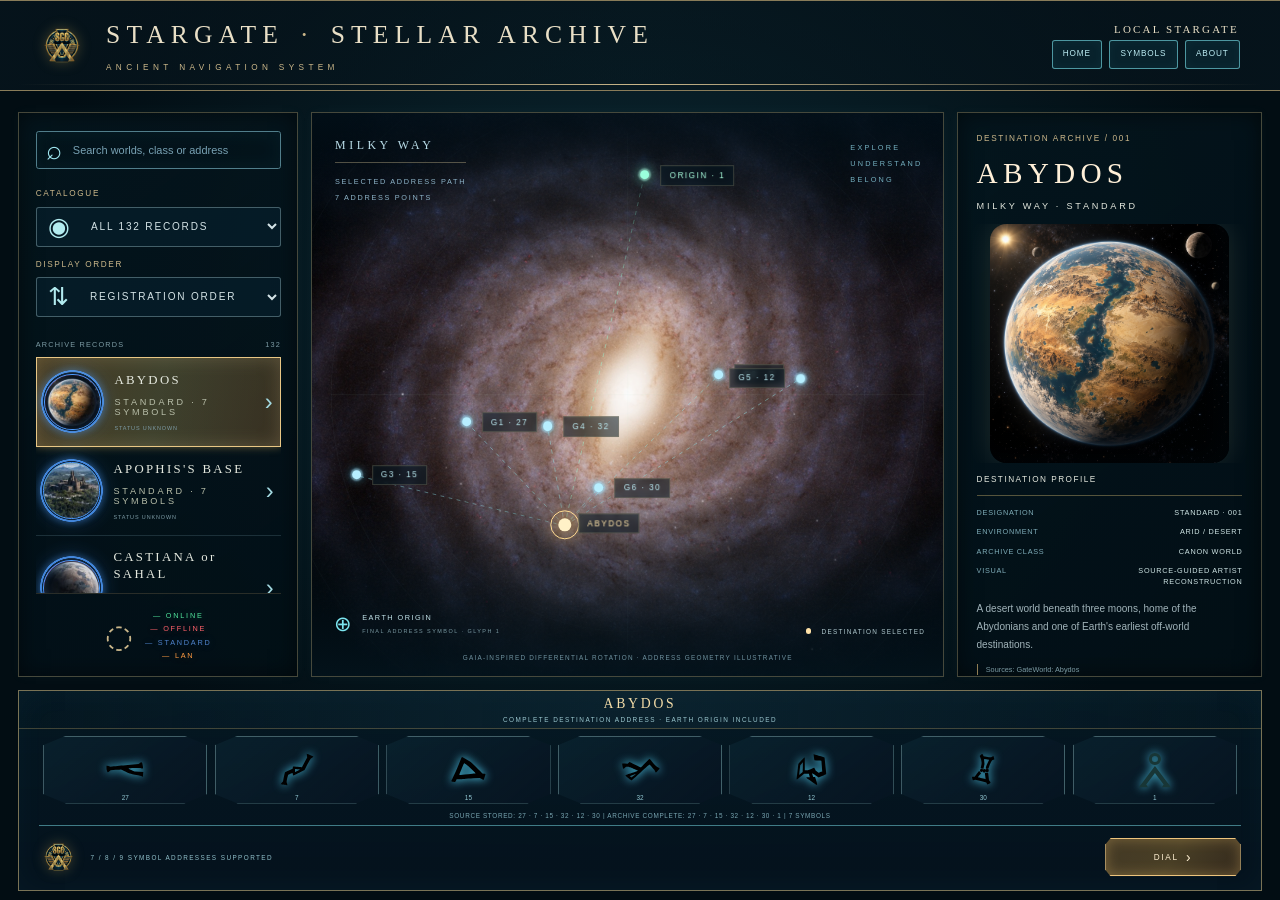
==== payload/stellar-archive/index.html @ e8a667db "Release Stellar Archive 1.5.37 content sync" ====
<!doctype html>
<html lang="en">
<head><meta charset="utf-8"><meta name="viewport" content="width=device-width, initial-scale=1"><title>Stellar Archive · Ancient Navigation</title><link rel="stylesheet" href="style.css?v=sg1-universal-1.5.37-local-progress-1"><link rel="stylesheet" href="artwork.css"></head>
<body>
<div id="archive-viewport"><div id="archive-shell">
<svg class="definitions" aria-hidden="true"><defs><filter id="glow"><feGaussianBlur stdDeviation="2.4"/></filter></defs></svg>
<header class="masthead"><div class="masthead-inner"><a class="brand" href="/index.htm"><img class="brand-mark" src="assets/sgc-emblem-stellar-v1.png" alt=""><span>STARGATE <i>·</i> STELLAR ARCHIVE<small>ANCIENT NAVIGATION SYSTEM</small></span></a><div class="masthead-controls"><div class="installed-gate"><strong id="installed-gate-name">LOCAL STARGATE</strong></div><nav id="integration-nav" class="integration-nav" aria-label="SG1 navigation"></nav></div></div></header>
<aside id="update-notice" class="update-notice" role="status" aria-live="polite" hidden><div><span class="eyebrow">SOFTWARE UPDATE</span><strong id="update-notice-title">UPDATE AVAILABLE</strong><span id="update-notice-copy"></span></div><button id="update-notice-open" type="button">VIEW UPDATES</button><button id="update-notice-close" class="update-notice-close" type="button" aria-label="Dismiss update notification">×</button></aside>
<aside id="pending-destinations-notice" class="update-notice pending-destinations-notice" role="status" aria-live="polite" hidden><div><span class="eyebrow">ARCHIVE IMAGE BUILDER</span><strong id="pending-destinations-title">NEW DESTINATION</strong><span id="pending-destinations-copy"></span></div><button id="pending-destinations-open" type="button">REVIEW</button></aside>
<main class="workspace">
 <aside class="panel catalogue"><div class="panel-corner"></div><label class="search"><span>⌕</span><input id="search" type="search" placeholder="Search worlds, class or address" aria-label="Search worlds"></label><div class="catalogue-controls"><div><label class="eyebrow" for="category">CATALOGUE</label><div class="select-wrap"><span>◉</span><select id="category"><option value="all" selected>ALL RECORDS</option><option value="online">ONLINE</option><option value="offline">OFFLINE</option><option value="standard">STANDARD</option><option value="lan">LAN</option></select></div></div><div><label class="eyebrow" for="sort-order">DISPLAY ORDER</label><div class="select-wrap"><span>⇅</span><select id="sort-order"><option value="registered" selected>REGISTRATION ORDER</option><option value="alphabetical">ALPHABETICAL A–Z</option></select></div></div></div><div class="catalogue-heading"><span>ARCHIVE RECORDS</span><span id="world-count"></span></div><nav id="worlds" aria-label="World catalogue"></nav><p id="empty" hidden>No matching records.<br>Try another name or address.</p><div class="catalogue-footer gate-summary" aria-live="polite"><span class="tiny-orbit">◌</span><p><span class="summary-online"><strong id="online-count">—</strong> ONLINE</span><span class="summary-offline"><strong id="offline-count">—</strong> OFFLINE</span><span class="summary-standard"><strong id="standard-count">—</strong> STANDARD</span><span class="summary-lan"><strong id="lan-count">—</strong> LAN</span></p></div></aside>
 <section class="panel star-chart" aria-label="Selected Stargate address path on an illustrative Gaia-based galaxy"><div class="gaia-motion" aria-hidden="true"><div class="gaia-layer gaia-outer"></div><div class="gaia-layer gaia-middle"></div><div class="gaia-layer gaia-core"></div></div><svg class="network" viewBox="0 0 1000 800" preserveAspectRatio="none" aria-hidden="true"><g id="connections"></g><circle cx="500" cy="400" r="330" class="orbit"/><ellipse cx="500" cy="400" rx="390" ry="210" class="orbit" transform="rotate(-35 500 400)"/><path d="M500 28V772M30 400H970" class="axis"/></svg><div id="nodes"></div><div class="chart-shade"></div><div class="chart-heading"><h1 id="map-galaxy">MILKY WAY</h1><p>SELECTED ADDRESS PATH<br><span id="network-count">7 ADDRESS POINTS</span></p></div><div class="chart-mantra">EXPLORE<br>UNDERSTAND<br>BELONG</div><div class="chart-coordinate">⊕ <span>EARTH ORIGIN<small>FINAL ADDRESS SYMBOL · GLYPH 1</small></span></div><div class="chart-legend"><span></span> DESTINATION SELECTED</div><div class="chart-note">GAIA-INSPIRED DIFFERENTIAL ROTATION · ADDRESS GEOMETRY ILLUSTRATIVE</div></section>
 <aside class="panel destination"><div class="destination-heading"><span class="eyebrow">DESTINATION ARCHIVE / <span id="record-id">001</span></span><h2 id="planet-name">ABYDOS</h2><p id="planet-galaxy">MILKY WAY</p></div><div class="planet-scene"><div class="planet-halo"></div><div class="planet" id="planet"></div><div class="planet-orbit"></div></div><div class="profile"><h3>DESTINATION PROFILE</h3><dl><div><dt>DESIGNATION</dt><dd id="designation"></dd></div><div><dt>ENVIRONMENT</dt><dd id="environment"></dd></div><div><dt>ARCHIVE CLASS</dt><dd id="archive-class"></dd></div><div><dt>VISUAL</dt><dd id="visual-status"></dd></div></dl><p id="planet-description"></p><p class="sources" id="source-refs"></p><div class="research-links"><a id="planet-research" class="research-link" href="https://stargate.fandom.com/" target="_blank" rel="noopener noreferrer">STARGATE WIKI SEARCH ↗</a><a id="gateworld-research" class="research-link" href="https://www.gateworld.net" target="_blank" rel="noopener noreferrer" hidden>GATEWORLD PROFILE ↗</a></div><div class="profile-status"><span id="evidence-label">ARCHIVE RECORD</span><strong id="record-state"><i></i> AVAILABLE</strong></div></div><div class="destination-footer">“THERE IS MORE TO SEE”</div></aside>
</main>
<section class="address-console" aria-label="Destination address"><div class="console-title"><strong id="console-destination-name">ABYDOS</strong><small>COMPLETE DESTINATION ADDRESS · EARTH ORIGIN INCLUDED</small></div><div class="console-body"><div class="seal"><img src="assets/sgc-emblem-stellar-v1.png" alt=""><small>7 / 8 / 9 <br> SYMBOL <br> ADDRESSES <br> SUPPORTED</small></div><div class="glyph-area"><div class="glyphs" id="glyphs"></div><p class="numeric-address" id="numeric-address"></p></div><div class="selection"><a id="select-address" href="#">DIAL <span>›</span></a></div></div></section>
</div></div>
<dialog id="details"><button id="close-dialog" aria-label="Close dialog">×</button><span class="eyebrow">ANCIENT STELLAR ARCHIVE · INSTALLED VERSION 1.5.37</span><h2 id="dialog-title"></h2><p id="dialog-copy"></p><div id="dialog-maintenance" class="dialog-maintenance" hidden><div class="addon-manager-heading"><h3>MATELV-X SOFTWARE MAINTENANCE</h3><div class="addon-manager-actions"><button id="update-all-addons" type="button" hidden>UPDATE ALL</button><button id="refresh-addons" type="button">REFRESH</button></div></div><details class="maintenance-fold" open><summary>INSTALLED MATELV-X SOFTWARE <span id="installed-addon-count"></span></summary><div class="maintenance-fold-body"><article class="addon-row archive-row"><div class="addon-row-head"><div><span class="addon-row-name">STELLAR ARCHIVE</span><div id="maintenance-status" class="addon-row-meta" aria-live="polite">Installed version 1.5.37 · Check for updates or restore the pre-install pages.</div></div></div><div class="dialog-actions"><button id="check-archive-update" type="button">CHECK FOR UPDATES</button><button id="uninstall-archive" type="button" class="danger">UNINSTALL</button></div></article><p id="addon-manager-status" aria-live="polite">Detecting installed Matelv-x add-ons…</p><div id="addon-list" class="addon-list"></div></div></details><details class="maintenance-fold"><summary>AVAILABLE MATELV-X ADD-ONS <span id="available-addon-count"></span></summary><div class="maintenance-fold-body"><p class="addon-install-note">Open the information link for a Matelv-x add-on before installation. INSTALL remains locked until its repository has been reviewed.</p><div id="available-addon-list" class="addon-list"></div></div></details></div><div id="dialog-links" class="dialog-links" hidden></div><div id="addon-progress-overlay" class="addon-progress-overlay" hidden role="dialog" aria-modal="true" aria-labelledby="addon-progress-title"><section class="addon-progress-card"><span id="addon-progress-eyebrow" class="eyebrow">MATELV-X ADD-ON MAINTENANCE</span><h2 id="addon-progress-title">PREPARING</h2><p id="addon-progress-name"></p><div id="addon-install-options" class="addon-install-options" hidden></div><progress id="addon-progress-bar" class="addon-progress-track" max="100" value="5">5%</progress><ol class="addon-progress-steps"><li data-phase="download">DOWNLOAD</li><li data-phase="verify">VERIFY</li><li data-phase="install">INSTALL</li><li data-phase="complete">COMPLETE</li></ol><p id="addon-progress-status" aria-live="assertive">Preparing operation…</p><div class="addon-progress-actions"><button id="addon-progress-close" type="button" hidden>CLOSE</button><button id="addon-progress-restart" type="button" hidden>RESTART SERVICE</button></div></section></div></dialog>
<dialog id="pending-destinations-dialog"><button id="close-pending-destinations" aria-label="Close dialog">×</button><span class="eyebrow">ARCHIVE IMAGE BUILDER · READ-ONLY DETECTION</span><h2>DESTINATIONS AWAITING REVIEW</h2><p>These live address-book entries are not an exact match for the packaged Archive. Export them for the Mac builder; nothing is added or published automatically.</p><div id="pending-destinations-list" class="pending-destinations-list"></div><div class="dialog-actions"><button id="download-pending-destinations" type="button">EXPORT FOR MAC BUILDER</button></div><p class="dialog-warning">The export contains names, categories and Stargate glyph sequences only. It never contains IP addresses or credentials.</p></dialog>
<dialog id="system-action-confirm" class="system-action-confirm"><span class="eyebrow">STARGATE SYSTEM CONTROL</span><h2 id="system-action-title">CONFIRM ACTION</h2><p id="system-action-question"></p><div class="system-action-buttons"><button id="system-action-cancel" type="button">CANCEL</button><button id="system-action-approve" type="button" class="danger">CONFIRM</button></div></dialog>
<script src="catalogue-loader.js?v=sg1-universal-1.5.37"></script>
</body></html>
---- payload/stellar-archive/style.css ----
@font-face{font-family:Archive;src:local('Georgia')}
*{box-sizing:border-box}
 :root{--bg:#020e13;--gold:#cbb78a;--gold-bright:#ffe1a3;--line:#897c59;--cyan:#7ce5ef;--muted:#7c9ba4;--text:#e5e9df}
html,body{width:100%;height:100%;overflow:hidden}
body{margin:0;background:radial-gradient(ellipse at 50% 35%,#0c2832 0,#020d13 68%);color:var(--text);font-family:Arial,sans-serif;display:flex;justify-content:center;align-items:flex-start}
body:before{content:'';position:fixed;inset:0;pointer-events:none;opacity:.12;background-image:url('assets/ancient-archive-concept.png');background-size:cover;filter:blur(50px);z-index:-1}
#archive-viewport{position:relative;width:100%;height:100%;overflow:hidden}
#archive-shell{position:relative;width:100%;height:100%;overflow:hidden;display:flex;flex-direction:column;background:radial-gradient(ellipse at 50% 35%,#0c2832 0,#020d13 68%)}
.definitions{position:absolute;width:0;height:0}
button,input,select{font:inherit}
button,a,select{ -webkit-tap-highlight-color:transparent}
button{cursor:pointer}
button:focus-visible,a:focus-visible,input:focus-visible,select:focus-visible{outline:2px solid var(--cyan);outline-offset:4px}
button{color:inherit}
 .masthead{height:100px;flex:0 0 100px;display:flex;align-items:center;justify-content:space-between;gap:24px;padding:18px 3%;border-block:1px solid var(--line);background:linear-gradient(100deg,#06141cdd,#06141c66,#06141cdd);position:relative;z-index:200;overflow:visible}
.masthead:after{content:'';position:absolute;bottom:6px;left:20px;right:20px;height:1px;background:linear-gradient(90deg,transparent,var(--gold),transparent)}
.masthead-inner{width:100%;display:flex;align-items:center;justify-content:space-between;gap:24px;transform-origin:left center}
.brand{text-decoration:none;color:#e9dfc6;display:flex;align-items:center;gap:22px;font:28px Georgia,serif;letter-spacing:.24em;white-space:nowrap;flex:0 0 auto}
.brand i{font-style:normal;color:var(--gold);margin:0 5px}
.brand small{display:block;font:9px Arial,sans-serif;letter-spacing:.53em;margin-top:14px;color:var(--gold)}
.brand-mark{width:52px;height:52px;object-fit:contain;filter:drop-shadow(0 0 7px #f8cc6540)}
.masthead-controls{display:flex;flex-direction:column;align-items:flex-end;justify-content:center;flex:0 0 auto;min-width:0}
.installed-gate{display:flex;align-items:baseline;justify-content:flex-end;padding:0 3px;color:#83b3bf;white-space:nowrap;letter-spacing:.17em}
.installed-gate strong{color:#e9dfc6;font:12px Georgia,serif;font-weight:400;letter-spacing:.2em}
.integration-nav{display:flex;align-items:center;justify-content:flex-end;flex:0 0 auto;flex-wrap:nowrap;gap:8px;min-width:0;padding:6px 2px 0;position:relative;white-space:nowrap}
.integration-button{appearance:none;background:#08222c;border:1px solid #7ce5ef99;border-radius:3px;color:#bcecf3;font-size:9px;letter-spacing:.11em;line-height:1;padding:10px 11px;text-decoration:none;white-space:nowrap;box-shadow:inset 0 0 12px #7ce5ef0b}
.integration-button:hover,.integration-button:focus-visible{background:#164251;color:#fff4d1;border-color:var(--gold-bright);outline:none}
.integration-button.addon{border-color:#d9b96c;color:#f3dca2}
.integration-button.update-available{border-color:#ffe1a3;color:#fff1bf;box-shadow:inset 0 0 13px #ffd87824,0 0 10px #ffd87832}
.integration-button.update-available:after{content:' •';color:#ffcf6b}
.integration-dropdown{position:relative}
.integration-dropdown summary{list-style:none;cursor:pointer}
.integration-dropdown summary::-webkit-details-marker{display:none}
.integration-dropdown[open] summary{border-color:var(--gold-bright);color:#fff4d1}
.integration-menu{position:absolute;right:0;top:calc(100% + 8px);z-index:50;display:grid;min-width:220px;padding:8px;background:#061821f7;border:1px solid var(--gold);box-shadow:0 15px 35px #000c}
.integration-menu .integration-button{border:0;border-bottom:1px solid #31515c;background:transparent;border-radius:0;text-align:left;width:100%}
.update-notice{position:absolute;z-index:140;right:20px;top:108px;width:min(430px,calc(100% - 40px));display:flex;align-items:center;gap:16px;padding:15px 44px 15px 17px;border:1px solid #e9c785;background:linear-gradient(120deg,#173542f5,#071922f8);box-shadow:0 10px 35px #000b,0 0 18px #ffcf6b32;color:#dcecef}
.update-notice[hidden]{display:none!important}
.update-notice>div{display:grid;gap:5px;flex:1;min-width:0}
.update-notice strong{font:15px Georgia,serif;letter-spacing:.14em;color:#fff0c9}
.update-notice>div>span:last-child{font-size:10px;line-height:1.5;color:#a9c7ce}
.update-notice button{border:1px solid #d5bd7d;background:#5c4828;color:#fff0cf;padding:9px 11px;font-size:9px;letter-spacing:.12em;white-space:nowrap}
.update-notice .update-notice-close{position:absolute;right:9px;top:8px;border:0;background:transparent;padding:3px 6px;font-size:20px;line-height:1;color:#a9c7ce}
.pending-destinations-notice{top:108px;border-color:#6cc8d7;background:linear-gradient(90deg,#062532f2,#0b3440f2);box-shadow:0 10px 35px #000b,0 0 18px #72ddeb30}
.pending-destinations-notice.update-stacked{top:218px}
.pending-destinations-notice strong{color:#aef4ff}
.workspace{display:grid;grid-template-columns:minmax(0,23fr) minmax(0,52fr) minmax(0,25fr);gap:14px;padding:22px 20px 14px;min-height:0;height:auto;max-height:none;flex:1 1 auto}
.panel{position:relative;border:1px solid #9c8e6470;background:linear-gradient(145deg,#04151ddd,#020f16e8);box-shadow:inset 0 0 24px #0008,0 0 12px #79dbe509;min-width:0}
.panel:before,.panel:after{content:'';position:absolute;width:35px;height:23px;border-color:var(--gold);pointer-events:none;z-index:5}
.panel:before{top:-1px;left:-1px;border-top:1px solid;border-left:1px solid}
.panel:after{bottom:-1px;right:-1px;border-bottom:1px solid;border-right:1px solid}
.catalogue{padding:20px 18px 0;display:flex;flex-direction:column}
.search{display:flex;align-items:center;border:1px solid #517e8b;border-radius:3px;box-shadow:inset 0 0 20px #1c5e7020;min-height:42px;gap:10px;padding:0 10px;margin-bottom:22px}
.search span{font-size:29px;color:#a1e8f1}
.search input{min-width:0;width:100%;background:none;border:0;color:#d2f5f4;font-size:12px;outline-offset:7px}
.search input::placeholder{color:#78a1b3}
.eyebrow{font-size:9px;letter-spacing:.2em;color:var(--gold);display:block}
.catalogue-controls{display:grid;gap:14px}
.select-wrap{display:flex;align-items:center;border:1px solid #7c9ba488;border-radius:3px;min-height:44px;margin-top:9px;background:#0c30434d}
.select-wrap>span{font-size:27px;margin:0 12px;color:#b2ebef}
.select-wrap select{color:#d4e3e6;letter-spacing:.18em;font-size:11px;width:100%;background:transparent;border:0;padding:13px 8px;outline-offset:2px}
.select-wrap option{background:#071d28}
.catalogue-heading{display:flex;justify-content:space-between;font-size:8px;letter-spacing:.16em;color:var(--muted);margin:25px 0 9px}
#worlds{overflow:auto;scrollbar-width:thin;scrollbar-color:#8f8056 #06131b;flex:1}
.world{width:100%;background:transparent;border:0;border-block-end:1px solid #36505b80;display:flex;align-items:center;padding:14px 8px;gap:15px;min-height:87px;text-align:left;transition:background .25s,box-shadow .25s}
.world:hover{background:#29536730}
.world.active{background:linear-gradient(100deg,#a8762e68,#d6b96048,#8c622f60);border:1px solid #e9c785;box-shadow:inset 0 0 20px #ffe2a630,0 0 9px #ffcd6b60}
.world-text{flex:1;min-width:0}
.world-name{font:14px Georgia,serif;letter-spacing:.18em}
.world-symbols{display:block;color:#b9bfaa;font-size:10px;letter-spacing:.3em;margin-top:10px}
.world-arrow{font-size:26px;color:#a4dae2}
.mini-planet{--status-glow:color-mix(in srgb,currentColor 65%,transparent);height:62px;width:62px;flex-shrink:0;border:1px solid currentColor;box-shadow:0 0 0 2px #020b14,0 0 11px var(--status-glow);background:#020b14;border-radius:50%;filter:none;position:relative}
.mini-planet:before{content:'';position:absolute;inset:-8px;border-radius:50%;background:radial-gradient(circle,transparent 0 61%,currentColor 62% 65%,transparent 66%);filter:drop-shadow(0 0 4px var(--status-glow)) drop-shadow(0 0 9px var(--status-glow));opacity:.82;transform:scale(.98);transform-origin:center;animation:gate-status-ring 2.8s ease-in-out infinite;pointer-events:none;z-index:3}
.mini-planet.status-online{color:#50e39b}
.mini-planet.status-offline{color:#ff626b}
.mini-planet.status-standard{color:#4f9dff}
.mini-planet.status-lan{color:#ff9b42}
.mini-planet.status-unknown{color:#708791}
.mini-planet.status-unknown:before{opacity:.12;animation:none}
@keyframes gate-status-ring{0%,100%{opacity:.81;transform:scale(.9875);filter:drop-shadow(0 0 4px var(--status-glow)) drop-shadow(0 0 10px var(--status-glow))}50%{opacity:1;transform:scale(1.0225);filter:drop-shadow(0 0 5px var(--status-glow)) drop-shadow(0 0 13px var(--status-glow))}}
.catalogue-footer{padding:19px 0 16px;display:flex;align-items:center;justify-content:center;gap:13px;color:var(--muted);border-top:1px solid #806d4c50}
.catalogue-footer p{display:grid;gap:4px;font-size:8px;letter-spacing:.24em;text-align:center;line-height:1.35;margin:0}
.catalogue-footer p>span{display:block;white-space:nowrap}
.tiny-orbit{font-size:35px;color:var(--gold)}
.gate-summary strong{font:inherit}
.gate-summary .summary-online{color:#50e39b;text-shadow:0 0 10px #50e39b55}
.gate-summary .summary-offline{color:#ff626b;text-shadow:0 0 10px #ff626b44}
.gate-summary .summary-standard{color:#4f83cc;text-shadow:0 0 10px #4f83cc44}
.gate-summary .summary-lan{color:#ff9b42;text-shadow:0 0 10px #ff9b4244}
#empty{font-size:13px;line-height:2;color:var(--muted)}
.star-chart{isolation:isolate;overflow:hidden;background:#04141d}
.gaia-motion{position:absolute;inset:0;overflow:hidden;background:#01070b}
.gaia-layer{position:absolute;width:130%;aspect-ratio:1;left:50%;top:50%;background:url('assets/gaia-milky-way-2025-face-on.jpg') center/contain no-repeat;transform:translate(-50%,-50%);transform-origin:50% 50%;will-change:transform;backface-visibility:hidden}
.gaia-outer{opacity:.92;animation:gaia-outer-orbit 240s linear infinite}
.gaia-middle{opacity:.72;mask-image:radial-gradient(circle,#0000 0 20%,#000 27% 60%,#0000 69%);-webkit-mask-image:radial-gradient(circle,#0000 0 20%,#000 27% 60%,#0000 69%);animation:gaia-middle-orbit 135s linear infinite}
.gaia-core{opacity:.82;mask-image:radial-gradient(circle,#000 0 27%,#0000 37%);-webkit-mask-image:radial-gradient(circle,#000 0 27%,#0000 37%);animation:gaia-core-orbit 75s linear infinite}
.star-chart.pegasus .gaia-layer{filter:hue-rotate(35deg)}
@keyframes gaia-outer-orbit{to{transform:translate(-50%,-50%) rotate(360deg)}}
@keyframes gaia-middle-orbit{to{transform:translate(-50%,-50%) rotate(360deg)}}
@keyframes gaia-core-orbit{to{transform:translate(-50%,-50%) rotate(360deg)}}
.chart-shade{position:absolute;inset:0;background:linear-gradient(#02111b80,transparent 30%,transparent 65%,#03131be6);pointer-events:none}
.chart-heading{position:absolute;top:28px;left:25px;z-index:2}
.chart-heading h1{font-size:13px;letter-spacing:.3em;font-weight:400;margin:0 0 12px;padding-bottom:10px;border-bottom:1px solid #c6b68c66}
.chart-heading p{font-size:8px;letter-spacing:.23em;line-height:2.2;color:#8eb4c8;margin:0}
.chart-mantra{position:absolute;right:23px;top:30px;font-size:8px;color:#75b0c0;letter-spacing:.3em;line-height:2.2}
.network{position:absolute;inset:0;width:100%;height:100%;pointer-events:none}
.orbit{fill:none;stroke:#b2c9ca20;stroke-width:1;stroke-dasharray:2 9}
.axis{stroke:#bddac52a;stroke-width:.6}
.network-link{stroke:#95ecf0;stroke-width:1.3;opacity:.5;stroke-dasharray:6 7;animation:travel 50s linear infinite}
@keyframes travel{to{stroke-dashoffset:-300}
}
#nodes{position:absolute;inset:0}
.node{position:absolute;transform:translate(-50%,-50%);background:none;border:0;padding:20px;z-index:3}
.node.active{z-index:5}
.node-dot{display:block;width:9px;height:9px;background:#b7efff;border-radius:50%;box-shadow:0 0 12px #4dbce7,0 0 2px 2px #beefff88;position:relative}
.node.active .node-dot{width:14px;height:14px;background:#fff1c7;box-shadow:0 0 20px 7px #e7b15e88}
.node.active .node-dot:before{content:'';position:absolute;inset:-9px;border:1px solid #ffdb91;border-radius:50%;animation:beacon 3s ease-in-out infinite}
@keyframes beacon{50%{transform:scale(1.3);opacity:.5}
}
.node-label{display:block;position:absolute;left:42px;top:14px;padding:5px 9px;background:#04131d8c;border:1px solid #9d987952;box-shadow:inset 0 0 10px #7ce5ef0a;backdrop-filter:blur(3px);-webkit-backdrop-filter:blur(3px);font-size:9px;letter-spacing:.18em;white-space:nowrap;color:#cfecf1;opacity:0;transition:opacity .2s}
.node:hover .node-label,.node:focus-visible .node-label,.node.active .node-label{opacity:1}
.node.active .node-label{color:#ffe5aa}
.address-node{pointer-events:none}
.address-node .node-label{opacity:1;color:#bcecf3}
.address-node .node-dot{width:10px;height:10px}
.address-node.origin-node .node-dot{background:#9affdc;box-shadow:0 0 14px #71ffce,0 0 2px 2px #baffeb88}
.address-node.origin-node .node-label{color:#aaffdf}
.origin-link{stroke:#9affdc}
.address-node.glyph-edge-right .node-label{left:auto;right:42px}
.chart-coordinate{position:absolute;bottom:44px;left:24px;font-size:23px;color:var(--cyan);display:flex;align-items:center;gap:11px}
.chart-coordinate span{font-size:8px;letter-spacing:.2em;color:#c4e4ea}
.chart-coordinate small{display:block;margin-top:7px;font-size:6px;color:var(--muted)}
.chart-legend{position:absolute;bottom:45px;right:20px;font-size:7px;letter-spacing:.2em;color:#b2cad0}
.chart-legend span{display:inline-block;width:6px;height:6px;background:#ffe2a8;border-radius:50%;margin-right:8px}
.chart-note{position:absolute;bottom:16px;text-align:center;width:100%;font-size:7px;letter-spacing:.19em;color:#70929f}
.destination{display:flex;flex-direction:column;padding:24px 20px 0;overflow:auto;scrollbar-width:thin;scrollbar-color:#8f8056 #06131b}
.destination-heading{z-index:1}
.destination-heading h2{font:32px Georgia,serif;letter-spacing:.18em;font-weight:400;margin:15px 0 8px;color:#fff0d8}
.destination-heading>p{font-size:10px;letter-spacing:.3em;margin-top:12px}
.planet-scene{position:relative;height:clamp(135px,29vh,265px);min-height:0;flex:0 0 auto;display:grid;place-items:center;margin:4px -5px 14px;overflow:hidden;container-type:size}
.planet{height:min(100%,265px);width:auto;max-width:100%;max-height:100%;aspect-ratio:1;border-radius:18px;background-image:url('assets/ancient-archive-concept.png');background-size:cover;background-position:center;box-shadow:inset 0 0 24px #020b145e,0 0 26px #d5c28d22;filter:none;transition:transform 1s;z-index:1;animation:float 12s ease-in-out infinite}
@supports(width:1cqw){.planet{width:min(100cqw,100cqh,265px);height:min(100cqw,100cqh,265px)}}
.planet-halo{position:absolute;width:75%;aspect-ratio:1;background:radial-gradient(circle,#ffe1a52b,transparent 70%);filter:blur(15px)}
.planet-orbit{display:none}
@keyframes float{50%{transform:translateY(-5px)}
}
.profile h3{font-size:9px;letter-spacing:.18em;font-weight:400;padding-bottom:12px;border-bottom:1px solid #aa986180;margin:0}
.profile dl{font-size:8px;letter-spacing:.1em;line-height:1.5;margin:13px 0}
.profile dl div{display:flex;justify-content:space-between;gap:15px;margin:9px 0}
.profile dt{color:#7fadb8}
.profile dd{margin:0;text-align:right;color:#cfe5e5}
.profile>p{font-size:11px;line-height:1.8;color:#a1b4ba;min-height:55px}
.profile-status{border-top:1px solid #aa986180;border-bottom:1px solid #aa986180;display:flex;align-items:center;justify-content:space-between;gap:10px;padding:14px 0;font-size:8px;letter-spacing:.12em}
.profile-status strong{font-weight:400;color:#9affdc;white-space:nowrap}
.profile-status i{display:inline-block;width:6px;height:6px;background:#a6ffe2;border-radius:50%;box-shadow:0 0 7px #81ffd3;margin-right:5px}
.destination-footer{font-size:8px;letter-spacing:.2em;text-align:center;padding:19px 0 15px;color:#97c1c7}
.address-console{margin:0 20px 10px;position:relative;height:196px;flex:0 0 196px;overflow:hidden;border:1px solid #b5a371aa;background:linear-gradient(#061c28b3,#04121d);box-shadow:inset 0 0 35px #72d8ee0a}
.console-title{min-height:42px;box-sizing:border-box;display:flex;flex-direction:column;align-items:center;justify-content:center;gap:4px;padding:6px 16px;border-bottom:1px solid #9c895866;background:linear-gradient(90deg,transparent,#10293680,transparent);color:#ece2cb;text-align:center}
.console-title strong{font:15px Georgia,serif;letter-spacing:.2em;font-weight:400;color:#f2dca8;white-space:nowrap;overflow:hidden;text-overflow:ellipsis;max-width:100%}
.console-title small{font-size:7px;letter-spacing:.23em;color:#9cc8d0}
.console-body{display:flex;align-items:center;padding:8px 22px 12px;gap:25px}
.seal{display:flex;align-items:center;gap:18px;width:190px;flex-shrink:0}
.seal>img{width:72px;height:72px;object-fit:contain;filter:drop-shadow(0 0 7px #f8cc6540)}
.seal small{font-size:7px;letter-spacing:.22em;line-height:2.5;color:#92c1cc}
.glyphs{display:grid;grid-template-columns:repeat(7,minmax(0,1fr));gap:12px;flex:1;min-width:0}
.glyph-box{background:linear-gradient(140deg,#12354455,#061421);border:1px solid #81abb07a;clip-path:polygon(14% 0,86% 0,100% 14%,100% 86%,86% 100%,14% 100%,0 86%,0 14%);position:relative;min-height:104px;display:grid;place-items:center;padding:10px 5px}
.glyph-box svg{width:100%;max-width:75px;height:68px;overflow:visible}
.glyph-line{fill:none;stroke:#a4f4ff;stroke-width:3;stroke-linecap:round;stroke-linejoin:round;filter:drop-shadow(0 0 5px #56dcff)}
.glyph-number{position:absolute;bottom:4px;font-size:7px;color:#92c6d1}
.selection{width:210px;flex-shrink:0;text-align:center}
.selection>a{box-sizing:border-box;display:flex;align-items:center;justify-content:center;background:linear-gradient(120deg,#7a5b2c88,#a0773170,#342a1d);border:1px solid #edc47d;box-shadow:inset 0 0 15px #ffcf7450,0 0 13px #ffd79c25;color:#fff0d2;letter-spacing:.2em;font-size:11px;width:100%;padding:19px 12px;clip-path:polygon(4% 0,96% 0,100% 17%,100% 83%,96% 100%,4% 100%,0 83%,0 17%);text-decoration:none}
.selection>a:hover,.selection>a:focus-visible{background:#8e6b36;box-shadow:0 0 24px #ffd79c60;outline:none}
.selection>a span{font-size:19px;margin-left:8px}
dialog{background:linear-gradient(145deg,#0c2b38,#04131c);color:#dfe7df;border:1px solid var(--gold);max-width:560px;width:calc(100% - 32px);padding:35px;box-shadow:0 0 80px #69d5f51a}
#details.about-dialog{box-sizing:border-box;width:min(1120px,calc(100vw - 80px));max-width:1120px;max-height:90dvh;overflow:auto}
dialog::backdrop{background:#000b;backdrop-filter:blur(7px)}
dialog h2{font:27px Georgia,serif;letter-spacing:.15em;color:#f1dca8;margin:24px 0}
dialog p{font-size:14px;line-height:1.9}
.dialog-links{max-height:48vh;overflow:auto;padding-right:8px}
.dialog-links h3{margin:22px 0 8px;color:var(--gold);font-size:9px;letter-spacing:.18em}
.dialog-links a{display:flex;justify-content:space-between;gap:18px;padding:9px 3px;border-bottom:1px solid #31515c;color:#bcecf3;text-decoration:none;font-size:11px;letter-spacing:.05em}
.dialog-links a:hover{color:#fff0c8}
.dialog-warning{font-size:11px!important;color:#92aab2;border-top:1px solid #887550;padding-top:18px}
.dialog-actions{display:flex;justify-content:flex-end;margin:22px 0 18px}
.system-action-confirm{max-width:430px}
.system-action-confirm h2{margin-bottom:12px}
.system-action-buttons{display:flex;justify-content:flex-end;gap:10px;margin-top:24px}
.system-action-buttons button{border:1px solid #4d9aae;background:#071d27;color:#c9edf2;padding:10px 15px;font-size:9px;letter-spacing:.12em;cursor:pointer}
.system-action-buttons button:hover{border-color:#73d5e8;color:#fff}
.system-action-buttons button.danger{border-color:#a65a5f;color:#ffb9bc}
.dialog-maintenance{margin:18px 0;padding:14px;border:1px solid #31515c;background:#04131c99}
.dialog-maintenance h3{margin:0 0 8px;color:var(--gold);font-size:9px;letter-spacing:.18em}
.dialog-maintenance p{margin:0;color:#9fc4ce;font-size:11px;line-height:1.5}
.dialog-maintenance .dialog-actions{justify-content:flex-start;gap:9px;margin:12px 0 0;flex-wrap:wrap}
.dialog-maintenance button{border:1px solid #4d9aae;background:#071d27;color:#c9edf2;padding:9px 12px;font-size:9px;letter-spacing:.12em;cursor:pointer}
.dialog-maintenance button:hover{border-color:#73d5e8;color:#fff}
.dialog-maintenance button.danger{border-color:#a65a5f;color:#ffb9bc}
.dialog-maintenance button:disabled{opacity:.38;cursor:not-allowed}
.pending-destinations-list{display:grid;gap:8px;max-height:42vh;overflow:auto;padding-right:6px}
.pending-destination{padding:10px 12px;border:1px solid #31515c;background:#020d14a8}
.pending-destination strong{display:block;color:#e7d7ad;font:15px Georgia,serif;letter-spacing:.08em}
.pending-destination span{display:block;margin-top:5px;color:#8fcad5;font-size:9px;letter-spacing:.12em}
#pending-destinations-dialog .dialog-actions{justify-content:flex-start}
#pending-destinations-dialog .dialog-actions button{border:1px solid #4d9aae;background:#071d27;color:#c9edf2;padding:10px 13px;font-size:9px;letter-spacing:.12em;cursor:pointer}
#close-pending-destinations{position:absolute;right:12px;top:8px;background:none;border:0;font-size:30px;color:#d7c69a}
.addon-manager{margin-top:16px;padding-top:14px;border-top:1px solid #31515c}
.addon-manager-heading{display:flex;align-items:center;justify-content:space-between;gap:12px}
.addon-manager-heading h3{margin:0}
.addon-manager-actions{display:flex;align-items:center;gap:7px}
.addon-manager-heading button{padding:6px 9px;font-size:7px}
.addon-manager-heading #update-all-addons{border-color:#d5bd7d;background:#5c4828;color:#fff0cf}
.addon-list{display:grid;gap:8px;margin-top:10px}
.addon-row{padding:10px;border:1px solid #294751;background:#031019b8}
.addon-row.update-row{border-color:#d5bd7d;background:linear-gradient(120deg,#382e1fb8,#031019b8)}
.addon-row-head{display:flex;align-items:flex-start;justify-content:space-between;gap:12px}
.addon-row-name{color:#e8d8b5;font:600 11px Georgia,serif;letter-spacing:.08em}
.addon-row-meta{margin-top:3px;color:#7195a0;font-size:7px;letter-spacing:.08em}
.addon-row-meta.error{color:#e5a1a4}
.addon-row .dialog-actions{margin-top:8px}
.addon-row .dialog-actions button{padding:7px 9px;font-size:7px}
.maintenance-fold{margin-top:12px;border:1px solid #31515c;background:#020d14a8}
.maintenance-fold>summary{display:flex;align-items:center;justify-content:space-between;padding:11px 12px;color:var(--gold);font-size:9px;letter-spacing:.18em;cursor:pointer;list-style:none}
.maintenance-fold>summary::-webkit-details-marker{display:none}
.maintenance-fold>summary:after{content:'＋';color:#76c9d8;font-size:13px}
.maintenance-fold[open]>summary:after{content:'−'}
.maintenance-fold-body{padding:0 10px 10px;border-top:1px solid #203b45}
.maintenance-fold-body>.addon-list{margin-top:8px}
.archive-row{margin-top:10px}
.addon-install-note{padding:10px 2px 2px;color:#9fc4ce;font-size:9px;line-height:1.5}
.addon-info{min-width:64px;border-radius:999px!important}
.addon-progress-overlay{position:fixed;inset:0;z-index:10000;display:grid;place-items:center;padding:22px;background:#000c;backdrop-filter:blur(8px)}
.addon-progress-overlay[hidden]{display:none}
.addon-progress-card{box-sizing:border-box;width:min(560px,100%);padding:30px;border:1px solid var(--gold);background:linear-gradient(145deg,#0c2b38,#04131c);box-shadow:0 0 80px #69d5f52b;color:#dfe7df}
.addon-progress-card h2{margin:16px 0 6px;color:#f1dca8;font:25px Georgia,serif;letter-spacing:.13em}
.addon-progress-card>p{margin:6px 0;color:#9fc4ce;font-size:11px;line-height:1.6;letter-spacing:.05em}
.addon-install-options{display:grid;gap:10px;margin:18px 0 4px;padding:14px;border:1px solid #31515c;background:#020b1080}
.addon-install-options[hidden]{display:none}
.addon-install-options label{display:grid;gap:7px;color:#d9bd72;font-size:9px;letter-spacing:.12em;text-transform:uppercase}
.addon-install-options select{box-sizing:border-box;width:100%;padding:10px 12px;border:1px solid #4d9aae;border-radius:0;background:#071d27;color:#d9fbff;font:11px Arial,sans-serif;letter-spacing:.06em}
.addon-progress-track{display:block;box-sizing:border-box;width:100%;height:10px;margin:24px 0 14px;border:1px solid #31515c;background:#020b10;overflow:hidden;appearance:none;-webkit-appearance:none}
.addon-progress-track::-webkit-progress-bar{background:#020b10}
.addon-progress-track::-webkit-progress-value{background:linear-gradient(90deg,#52b9cd,#9af2e3,#d9bd72);box-shadow:0 0 14px #7ce5ef;transition:width .35s ease}
.addon-progress-track::-moz-progress-bar{background:linear-gradient(90deg,#52b9cd,#9af2e3,#d9bd72);box-shadow:0 0 14px #7ce5ef;transition:width .35s ease}
.addon-progress-overlay[data-state="complete"] .addon-progress-track::-webkit-progress-value{transition:none}
.addon-progress-overlay[data-state="complete"] .addon-progress-track::-moz-progress-bar{transition:none}
.addon-progress-steps{display:grid;grid-template-columns:repeat(4,1fr);gap:7px;margin:0;padding:0;list-style:none}
.addon-progress-steps li{padding:8px 4px;border:1px solid #294751;color:#587986;text-align:center;font-size:8px;letter-spacing:.1em}
.addon-progress-steps li.active{border-color:#72d9e8;color:#d9fbff;background:#0b3440}
.addon-progress-steps li.done{border-color:#6bc4a3;color:#9df2cf;background:#0a2d28}
.addon-progress-overlay[data-state="failed"] .addon-progress-track::-webkit-progress-value{background:#d5656d}
.addon-progress-overlay[data-state="failed"] .addon-progress-track::-moz-progress-bar{background:#d5656d}
.addon-progress-overlay[data-state="confirm"] .addon-progress-track,.addon-progress-overlay[data-state="confirm"] .addon-progress-steps{display:none}
.addon-progress-overlay[data-state="confirm"][data-action="uninstall"] #addon-progress-restart{border-color:#a65a5f;color:#ffb9bc}
.addon-progress-actions{display:flex;justify-content:flex-end;gap:10px;margin-top:22px}
.addon-progress-actions button{border:1px solid #4d9aae;background:#071d27;color:#c9edf2;padding:10px 14px;font-size:9px;letter-spacing:.12em;cursor:pointer}
#addon-progress-restart{border-color:#d4aa55;color:#ffe3a2}
#dial-address{display:inline-block;padding:13px 18px;border:1px solid #edc47d;background:linear-gradient(120deg,#7a5b2c88,#a0773170,#342a1d);color:#fff0d2;text-decoration:none;letter-spacing:.14em;font-size:11px;box-shadow:inset 0 0 15px #ffcf7450,0 0 13px #ffd79c25}
#dial-address:hover{background:#8e6b36;box-shadow:0 0 24px #ffd79c60}
#dial-address[hidden]{display:none}
#close-dialog{position:absolute;right:12px;top:8px;background:none;border:0;font-size:30px;color:#d7c69a}
@media(min-width:1000px){
 #details.about-dialog #addon-list,#details.about-dialog #available-addon-list{grid-template-columns:repeat(2,minmax(0,1fr))}
 #details.about-dialog .dialog-links{display:grid;grid-template-columns:repeat(2,minmax(0,1fr));column-gap:30px}
 #details.about-dialog .dialog-links h3{grid-column:1/-1}
}
@media(max-width:1400px){
 .address-console{height:220px;flex-basis:220px}
 .console-body{height:calc(100% - 42px);display:grid;grid-template-columns:minmax(0,1fr) auto;grid-template-rows:minmax(0,1fr) 54px;align-items:center;column-gap:18px;row-gap:7px;padding:7px 22px 9px}
 .glyph-area{grid-column:1/-1;grid-row:1;align-self:stretch;display:flex;flex-direction:column;min-height:0;padding:0 4px 7px;border-bottom:1px solid #7ce5ef80}
 .glyphs{flex:1;min-height:0;gap:8px}
 .glyph-box{min-height:0;height:100%;padding:3px 4px}
 .glyph-box img{height:44px;max-height:72%;max-width:58px}
 .glyph-number{bottom:2px}
 .numeric-address{flex:0 0 auto;margin:3px 2px 0;overflow:hidden;white-space:nowrap;text-overflow:ellipsis}
 .seal{grid-column:1;grid-row:2;width:auto;gap:14px}
 .seal>img{width:42px;height:42px}
 .seal small{line-height:1.45;white-space:nowrap}
 .seal small br{display:none}
 .selection{grid-column:2;grid-row:2;width:148px}
 .selection>a{min-height:42px;padding:9px 12px;font-size:9px}
 .selection>a span{font-size:15px}
}
@media(max-width:600px){
 html,body{width:100%;height:auto;min-height:100%;overflow-x:hidden;overflow-y:auto}
 body{display:block}
 #archive-viewport{width:100%;height:auto;min-height:100vh;overflow:visible}
 #archive-shell{width:100%!important;height:auto!important;min-height:100vh;overflow:visible;display:block;zoom:1!important}
 .masthead{height:auto;min-height:0;display:block;padding:14px 12px;overflow:visible}
 .masthead-inner{display:flex;flex-direction:column;align-items:stretch;gap:10px;transform:none!important}
 .brand{justify-content:center;gap:10px;font-size:14px;letter-spacing:.11em;white-space:normal;text-align:left}
 .brand-mark{width:38px;height:38px}
 .brand small{font-size:6px;letter-spacing:.24em;margin-top:7px}
 .masthead-controls{width:100%;align-items:stretch}
 .installed-gate{justify-content:center;padding:0 0 4px}
 .integration-nav{width:100%;justify-content:center;flex-wrap:wrap;gap:6px;padding-top:3px;white-space:normal}
 .integration-button{font-size:7px;padding:9px 8px}
 .integration-menu{position:fixed;left:12px;right:12px;top:auto;min-width:0;z-index:1000}
 .workspace{display:flex;flex-direction:column;height:auto;min-height:0;overflow:visible;padding:12px;gap:12px}
 .catalogue{display:block;height:auto;min-height:0;overflow:hidden;padding:14px}
 .search{margin-bottom:14px}
 .catalogue-heading,.catalogue-footer{display:none}
 .select-wrap{margin-bottom:12px}
 #worlds{display:flex;min-height:0;gap:8px;overflow-x:auto;overflow-y:hidden;padding:2px 2px 8px;scroll-snap-type:x proximity}
 .world{box-sizing:border-box;flex:0 0 148px;min-width:148px;width:148px;min-height:76px;border:1px solid #36505b80;padding:10px;gap:9px;scroll-snap-align:start}
 .world-name{font-size:10px}
 .world-symbols{font-size:7px;letter-spacing:.14em;margin-top:6px}
 .world-arrow{display:none}
 .mini-planet{width:32px;height:32px}
 .star-chart{height:420px;min-height:420px}
 .chart-heading{left:18px;top:20px}
 .chart-heading h1{font-size:11px}
 .chart-mantra{font-size:6px;right:15px;top:20px}
 .chart-coordinate{bottom:38px;left:15px}
 .chart-note{font-size:5px;padding-inline:10px}
 .node{padding:14px}
 .node-label{left:27px;top:10px;padding:3px 5px;font-size:6px}
 .address-node.glyph-edge-right .node-label{left:auto;right:27px}
 .destination{display:flex;flex-direction:column;min-height:0;height:auto;max-height:none;overflow:visible;padding:20px}
 .destination-heading h2{font-size:26px}
 .planet-scene{height:230px;min-height:230px}
 .profile{overflow:visible}
 .profile>p{min-height:0}
 .profile dl{font-size:9px}
 .profile h3,.profile-status{font-size:9px}
 .destination-footer{display:none}
 .address-console{height:auto;min-height:0;margin:0 12px 12px;overflow:visible}
 .console-title{min-height:54px;padding:9px 12px}
 .console-title strong{font-size:14px}
 .console-title small{font-size:6px;line-height:1.5}
 .console-body{height:auto;display:flex;flex-direction:column;align-items:stretch;padding:12px 10px;gap:12px}
 .glyph-area{order:1;width:100%;display:flex;min-height:0;padding:0 0 10px;border-bottom:1px solid #7ce5ef80}
 .glyphs,.glyph-count-7,.glyph-count-8,.glyph-count-9{display:grid;grid-template-columns:repeat(5,minmax(0,1fr));width:100%;gap:6px;row-gap:7px}
 .glyph-box{min-height:61px;height:61px;padding:4px 2px}
 .glyph-box img{height:39px;max-height:65%;max-width:45px}
 .numeric-address{text-align:left;line-height:1.55;white-space:normal}
 .seal{order:2;display:flex;width:100%;justify-content:center;gap:14px}
 .seal>img{width:44px;height:44px}
 .selection{order:3;width:100%;display:flex;justify-content:center}
 .selection>a{width:min(100%,260px);min-height:48px;padding:13px 10px;font-size:10px}
 dialog,#details.about-dialog{box-sizing:border-box;width:calc(100% - 20px);max-width:none;max-height:94dvh;padding:20px 16px;overflow:auto}
 dialog>.eyebrow{display:block;padding-right:34px;line-height:1.55}
 dialog h2{font-size:22px;margin:18px 0}
 dialog p{font-size:12px;line-height:1.65}
 .dialog-maintenance{padding:10px}
 .maintenance-fold>summary{font-size:7px;letter-spacing:.1em;padding:10px 8px}
 .addon-row{padding:9px}
 .addon-row-meta{overflow-wrap:anywhere;line-height:1.5}
 .addon-row .dialog-actions{justify-content:flex-start}
 .addon-progress-overlay{padding:10px}
 .addon-progress-card{width:100%;padding:20px 14px}
 .addon-progress-card h2{font-size:22px}
 .addon-progress-steps{grid-template-columns:repeat(2,1fr)}
}
@media(prefers-reduced-motion:reduce){*,*:before,*:after{animation:none!important;transition:none!important}
}

/* V2 data-driven archive additions */
.workspace{overflow:hidden}
.catalogue{min-height:0;overflow:hidden}
.destination{min-height:0}
#worlds{min-height:0}
.owner-status{display:inline-block;margin-top:7px;font-size:6px;letter-spacing:.16em;color:#7d9ba5}
.owner-status.online{color:#8ff0d5}
.owner-status.offline{color:#8b969a}
.glyph-area{flex:1;min-width:0}
.glyphs{grid-template-columns:repeat(var(--glyph-count,7),minmax(0,1fr))}
.glyph-count-7{--glyph-count:7}
.glyph-count-8{--glyph-count:8}
.glyph-count-9{--glyph-count:9}
.glyph-box img{width:100%;max-width:70px;height:64px;object-fit:contain;filter:sepia(1) saturate(2) hue-rotate(130deg) brightness(1.45) drop-shadow(0 0 5px #56dcff)}
.numeric-address{margin:9px 2px 0;text-align:center;color:#79a6b2;font-size:7px;letter-spacing:.1em;white-space:normal}
.sources{font-size:8px!important;line-height:1.55!important;min-height:0!important;color:#7b9aa3!important;border-left:1px solid #8f7d54;padding-left:9px}
.research-links{display:flex;align-items:center;flex-wrap:wrap;gap:8px 14px;margin:2px 0 13px}.research-link{display:inline-block;color:#8adce7;font-size:7px;letter-spacing:.12em;text-decoration:none;border-bottom:1px solid #8adce766;padding-bottom:4px}.research-link:hover,.research-link:focus-visible{color:#ffe1a3}.research-link[hidden]{display:none}
.profile dl div{align-items:start}
.profile dd{max-width:62%}
.planet,.mini-planet{background-image:radial-gradient(circle at 31% 27%,#fff8 0 2%,transparent 4%),radial-gradient(ellipse at 44% 38%,var(--planet-light) 0 9%,transparent 22%),repeating-radial-gradient(ellipse at 35% 30%,transparent 0 11%,#ffffff09 12% 14%,transparent 15% 23%),radial-gradient(circle at 34% 30%,var(--planet-light),var(--planet-mid) 37%,var(--planet-dark) 69%,#01070b 73%)}
.planet:after{content:'';position:absolute;inset:0;border-radius:18px;background:linear-gradient(135deg,#ffffff12,transparent 42%,#01080b45);pointer-events:none}
.planet{position:relative;background-image:var(--planet-image)!important;background-size:cover!important;background-position:center!important;filter:none}
.mini-planet{overflow:visible}
.mini-planet-image{position:absolute;inset:0;border-radius:50%;background-image:var(--catalogue-sprite);background-size:1200% 1100%;background-position:var(--thumb-x) var(--thumb-y);background-repeat:no-repeat;z-index:1}
.mini-planet.object-visual{border-radius:50%;background-size:contain!important;background-color:#020b14;box-shadow:0 0 0 2px #020b14,0 0 11px var(--status-glow)}
.planet.object-visual{width:100%;height:100%;aspect-ratio:auto;border-radius:18px;background-size:contain!important;background-repeat:no-repeat!important;background-color:#020b14;box-shadow:inset 0 0 30px #020b147d,0 0 32px #8fc6dc28}
.planet.object-visual:after{border-radius:18px}
.planet.black-hole,.mini-planet.black-hole{background:radial-gradient(circle,#000 0 45%,#ffd99a 47%,#da6f20 50%,#44210d 56%,transparent 62%),conic-gradient(from 20deg,transparent,#f2a65255,transparent,#ffe2a588,transparent)!important}
.planet.black-hole{box-shadow:0 0 28px #e98b4050}
.mini-planet.black-hole{box-shadow:0 0 28px #e98b4034}
.chart-heading h1{max-width:360px}
.destination-heading h2{overflow-wrap:anywhere}
.profile{overflow:visible}
.profile-status strong{font-size:7px}
.profile-status strong i{vertical-align:middle}

/* In short desktop windows the complete left catalogue panel scrolls like the
   destination panel. Search and filters can leave the panel viewport, while
   the application window itself remains fixed. */
html.short-window-layout .catalogue{overflow-x:hidden;overflow-y:auto;scrollbar-width:thin;scrollbar-color:#8f8056 #06131b}
html.short-window-layout #worlds{flex:none;overflow:visible}
---- payload/stellar-archive/artwork.css ----
/* Clean illustrations: all lettering, coordinates and interactions remain HTML/SVG. */
.chart-art{background-image:url('assets/galaxy.png');background-size:cover;background-position:center;opacity:.86}
.planet{background-image:url('assets/desert-planet.png');background-size:112% 112%;background-position:center;box-shadow:inset -12px -5px 25px #020b1450,0 0 32px #d5c28d22}
.chart-shade{background:linear-gradient(#02111bd9,transparent 32%,transparent 65%,#03131ced)}
.chart-heading h1{font-family:Georgia,serif;color:#b9dce8}
.network{background:repeating-radial-gradient(circle at 50% 50%,transparent 0,transparent 63px,#9fcad50b 64px,transparent 65px)}
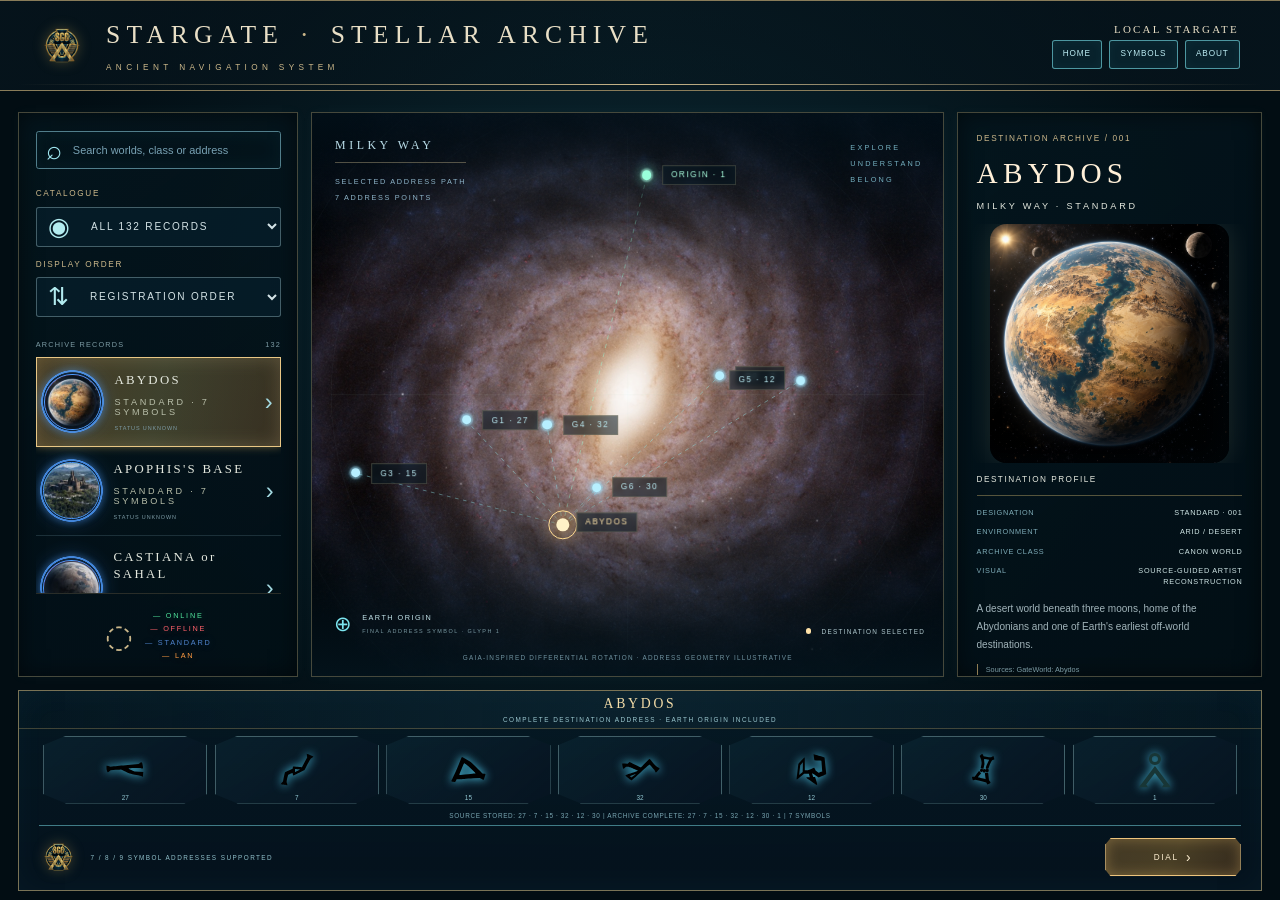
==== commit bbed89af: "Handle expected disconnects during system actions" ====
--- a/payload/stellar-archive/index.html
+++ b/payload/stellar-archive/index.html
@@ -1,6 +1,6 @@
 <!doctype html>
 <html lang="en">
-<head><meta charset="utf-8"><meta name="viewport" content="width=device-width, initial-scale=1"><title>Stellar Archive · Ancient Navigation</title><link rel="stylesheet" href="style.css?v=sg1-universal-1.5.37-local-progress-1"><link rel="stylesheet" href="artwork.css"></head>
+<head><meta charset="utf-8"><meta name="viewport" content="width=device-width, initial-scale=1"><title>Stellar Archive · Ancient Navigation</title><link rel="stylesheet" href="style.css?v=sg1-universal-1.5.38-local-progress-1"><link rel="stylesheet" href="artwork.css"></head>
 <body>
 <div id="archive-viewport"><div id="archive-shell">
 <svg class="definitions" aria-hidden="true"><defs><filter id="glow"><feGaussianBlur stdDeviation="2.4"/></filter></defs></svg>
@@ -14,8 +14,8 @@
 </main>
 <section class="address-console" aria-label="Destination address"><div class="console-title"><strong id="console-destination-name">ABYDOS</strong><small>COMPLETE DESTINATION ADDRESS · EARTH ORIGIN INCLUDED</small></div><div class="console-body"><div class="seal"><img src="assets/sgc-emblem-stellar-v1.png" alt=""><small>7 / 8 / 9 <br> SYMBOL <br> ADDRESSES <br> SUPPORTED</small></div><div class="glyph-area"><div class="glyphs" id="glyphs"></div><p class="numeric-address" id="numeric-address"></p></div><div class="selection"><a id="select-address" href="#">DIAL <span>›</span></a></div></div></section>
 </div></div>
-<dialog id="details"><button id="close-dialog" aria-label="Close dialog">×</button><span class="eyebrow">ANCIENT STELLAR ARCHIVE · INSTALLED VERSION 1.5.37</span><h2 id="dialog-title"></h2><p id="dialog-copy"></p><div id="dialog-maintenance" class="dialog-maintenance" hidden><div class="addon-manager-heading"><h3>MATELV-X SOFTWARE MAINTENANCE</h3><div class="addon-manager-actions"><button id="update-all-addons" type="button" hidden>UPDATE ALL</button><button id="refresh-addons" type="button">REFRESH</button></div></div><details class="maintenance-fold" open><summary>INSTALLED MATELV-X SOFTWARE <span id="installed-addon-count"></span></summary><div class="maintenance-fold-body"><article class="addon-row archive-row"><div class="addon-row-head"><div><span class="addon-row-name">STELLAR ARCHIVE</span><div id="maintenance-status" class="addon-row-meta" aria-live="polite">Installed version 1.5.37 · Check for updates or restore the pre-install pages.</div></div></div><div class="dialog-actions"><button id="check-archive-update" type="button">CHECK FOR UPDATES</button><button id="uninstall-archive" type="button" class="danger">UNINSTALL</button></div></article><p id="addon-manager-status" aria-live="polite">Detecting installed Matelv-x add-ons…</p><div id="addon-list" class="addon-list"></div></div></details><details class="maintenance-fold"><summary>AVAILABLE MATELV-X ADD-ONS <span id="available-addon-count"></span></summary><div class="maintenance-fold-body"><p class="addon-install-note">Open the information link for a Matelv-x add-on before installation. INSTALL remains locked until its repository has been reviewed.</p><div id="available-addon-list" class="addon-list"></div></div></details></div><div id="dialog-links" class="dialog-links" hidden></div><div id="addon-progress-overlay" class="addon-progress-overlay" hidden role="dialog" aria-modal="true" aria-labelledby="addon-progress-title"><section class="addon-progress-card"><span id="addon-progress-eyebrow" class="eyebrow">MATELV-X ADD-ON MAINTENANCE</span><h2 id="addon-progress-title">PREPARING</h2><p id="addon-progress-name"></p><div id="addon-install-options" class="addon-install-options" hidden></div><progress id="addon-progress-bar" class="addon-progress-track" max="100" value="5">5%</progress><ol class="addon-progress-steps"><li data-phase="download">DOWNLOAD</li><li data-phase="verify">VERIFY</li><li data-phase="install">INSTALL</li><li data-phase="complete">COMPLETE</li></ol><p id="addon-progress-status" aria-live="assertive">Preparing operation…</p><div class="addon-progress-actions"><button id="addon-progress-close" type="button" hidden>CLOSE</button><button id="addon-progress-restart" type="button" hidden>RESTART SERVICE</button></div></section></div></dialog>
+<dialog id="details"><button id="close-dialog" aria-label="Close dialog">×</button><span class="eyebrow">ANCIENT STELLAR ARCHIVE · INSTALLED VERSION 1.5.38</span><h2 id="dialog-title"></h2><p id="dialog-copy"></p><div id="dialog-maintenance" class="dialog-maintenance" hidden><div class="addon-manager-heading"><h3>MATELV-X SOFTWARE MAINTENANCE</h3><div class="addon-manager-actions"><button id="update-all-addons" type="button" hidden>UPDATE ALL</button><button id="refresh-addons" type="button">REFRESH</button></div></div><details class="maintenance-fold" open><summary>INSTALLED MATELV-X SOFTWARE <span id="installed-addon-count"></span></summary><div class="maintenance-fold-body"><article class="addon-row archive-row"><div class="addon-row-head"><div><span class="addon-row-name">STELLAR ARCHIVE</span><div id="maintenance-status" class="addon-row-meta" aria-live="polite">Installed version 1.5.38 · Check for updates or restore the pre-install pages.</div></div></div><div class="dialog-actions"><button id="check-archive-update" type="button">CHECK FOR UPDATES</button><button id="uninstall-archive" type="button" class="danger">UNINSTALL</button></div></article><p id="addon-manager-status" aria-live="polite">Detecting installed Matelv-x add-ons…</p><div id="addon-list" class="addon-list"></div></div></details><details class="maintenance-fold"><summary>AVAILABLE MATELV-X ADD-ONS <span id="available-addon-count"></span></summary><div class="maintenance-fold-body"><p class="addon-install-note">Open the information link for a Matelv-x add-on before installation. INSTALL remains locked until its repository has been reviewed.</p><div id="available-addon-list" class="addon-list"></div></div></details></div><div id="dialog-links" class="dialog-links" hidden></div><div id="addon-progress-overlay" class="addon-progress-overlay" hidden role="dialog" aria-modal="true" aria-labelledby="addon-progress-title"><section class="addon-progress-card"><span id="addon-progress-eyebrow" class="eyebrow">MATELV-X ADD-ON MAINTENANCE</span><h2 id="addon-progress-title">PREPARING</h2><p id="addon-progress-name"></p><div id="addon-install-options" class="addon-install-options" hidden></div><progress id="addon-progress-bar" class="addon-progress-track" max="100" value="5">5%</progress><ol class="addon-progress-steps"><li data-phase="download">DOWNLOAD</li><li data-phase="verify">VERIFY</li><li data-phase="install">INSTALL</li><li data-phase="complete">COMPLETE</li></ol><p id="addon-progress-status" aria-live="assertive">Preparing operation…</p><div class="addon-progress-actions"><button id="addon-progress-close" type="button" hidden>CLOSE</button><button id="addon-progress-restart" type="button" hidden>RESTART SERVICE</button></div></section></div></dialog>
 <dialog id="pending-destinations-dialog"><button id="close-pending-destinations" aria-label="Close dialog">×</button><span class="eyebrow">ARCHIVE IMAGE BUILDER · READ-ONLY DETECTION</span><h2>DESTINATIONS AWAITING REVIEW</h2><p>These live address-book entries are not an exact match for the packaged Archive. Export them for the Mac builder; nothing is added or published automatically.</p><div id="pending-destinations-list" class="pending-destinations-list"></div><div class="dialog-actions"><button id="download-pending-destinations" type="button">EXPORT FOR MAC BUILDER</button></div><p class="dialog-warning">The export contains names, categories and Stargate glyph sequences only. It never contains IP addresses or credentials.</p></dialog>
 <dialog id="system-action-confirm" class="system-action-confirm"><span class="eyebrow">STARGATE SYSTEM CONTROL</span><h2 id="system-action-title">CONFIRM ACTION</h2><p id="system-action-question"></p><div class="system-action-buttons"><button id="system-action-cancel" type="button">CANCEL</button><button id="system-action-approve" type="button" class="danger">CONFIRM</button></div></dialog>
-<script src="catalogue-loader.js?v=sg1-universal-1.5.37"></script>
+<script src="catalogue-loader.js?v=sg1-universal-1.5.38"></script>
 </body></html>
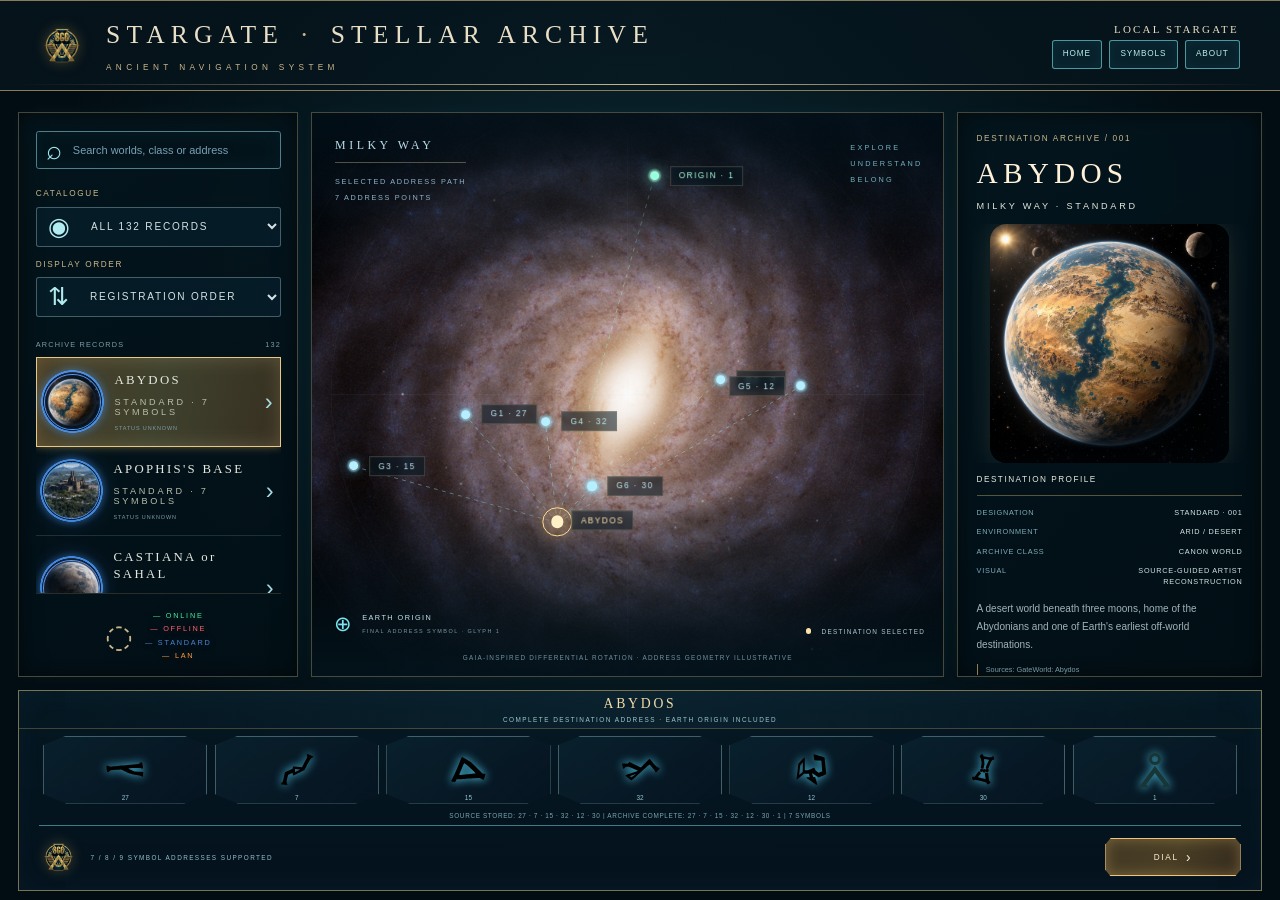
==== commit 842f2d6e: "Secure catalogue publication with signed manifests" ====
--- a/payload/stellar-archive/index.html
+++ b/payload/stellar-archive/index.html
@@ -1,6 +1,6 @@
 <!doctype html>
 <html lang="en">
-<head><meta charset="utf-8"><meta name="viewport" content="width=device-width, initial-scale=1"><title>Stellar Archive · Ancient Navigation</title><link rel="stylesheet" href="style.css?v=sg1-universal-1.5.38-local-progress-1"><link rel="stylesheet" href="artwork.css"></head>
+<head><meta charset="utf-8"><meta name="viewport" content="width=device-width, initial-scale=1"><title>Stellar Archive · Ancient Navigation</title><link rel="stylesheet" href="style.css?v=sg1-universal-1.5.39-local-progress-1"><link rel="stylesheet" href="artwork.css"></head>
 <body>
 <div id="archive-viewport"><div id="archive-shell">
 <svg class="definitions" aria-hidden="true"><defs><filter id="glow"><feGaussianBlur stdDeviation="2.4"/></filter></defs></svg>
@@ -14,8 +14,8 @@
 </main>
 <section class="address-console" aria-label="Destination address"><div class="console-title"><strong id="console-destination-name">ABYDOS</strong><small>COMPLETE DESTINATION ADDRESS · EARTH ORIGIN INCLUDED</small></div><div class="console-body"><div class="seal"><img src="assets/sgc-emblem-stellar-v1.png" alt=""><small>7 / 8 / 9 <br> SYMBOL <br> ADDRESSES <br> SUPPORTED</small></div><div class="glyph-area"><div class="glyphs" id="glyphs"></div><p class="numeric-address" id="numeric-address"></p></div><div class="selection"><a id="select-address" href="#">DIAL <span>›</span></a></div></div></section>
 </div></div>
-<dialog id="details"><button id="close-dialog" aria-label="Close dialog">×</button><span class="eyebrow">ANCIENT STELLAR ARCHIVE · INSTALLED VERSION 1.5.38</span><h2 id="dialog-title"></h2><p id="dialog-copy"></p><div id="dialog-maintenance" class="dialog-maintenance" hidden><div class="addon-manager-heading"><h3>MATELV-X SOFTWARE MAINTENANCE</h3><div class="addon-manager-actions"><button id="update-all-addons" type="button" hidden>UPDATE ALL</button><button id="refresh-addons" type="button">REFRESH</button></div></div><details class="maintenance-fold" open><summary>INSTALLED MATELV-X SOFTWARE <span id="installed-addon-count"></span></summary><div class="maintenance-fold-body"><article class="addon-row archive-row"><div class="addon-row-head"><div><span class="addon-row-name">STELLAR ARCHIVE</span><div id="maintenance-status" class="addon-row-meta" aria-live="polite">Installed version 1.5.38 · Check for updates or restore the pre-install pages.</div></div></div><div class="dialog-actions"><button id="check-archive-update" type="button">CHECK FOR UPDATES</button><button id="uninstall-archive" type="button" class="danger">UNINSTALL</button></div></article><p id="addon-manager-status" aria-live="polite">Detecting installed Matelv-x add-ons…</p><div id="addon-list" class="addon-list"></div></div></details><details class="maintenance-fold"><summary>AVAILABLE MATELV-X ADD-ONS <span id="available-addon-count"></span></summary><div class="maintenance-fold-body"><p class="addon-install-note">Open the information link for a Matelv-x add-on before installation. INSTALL remains locked until its repository has been reviewed.</p><div id="available-addon-list" class="addon-list"></div></div></details></div><div id="dialog-links" class="dialog-links" hidden></div><div id="addon-progress-overlay" class="addon-progress-overlay" hidden role="dialog" aria-modal="true" aria-labelledby="addon-progress-title"><section class="addon-progress-card"><span id="addon-progress-eyebrow" class="eyebrow">MATELV-X ADD-ON MAINTENANCE</span><h2 id="addon-progress-title">PREPARING</h2><p id="addon-progress-name"></p><div id="addon-install-options" class="addon-install-options" hidden></div><progress id="addon-progress-bar" class="addon-progress-track" max="100" value="5">5%</progress><ol class="addon-progress-steps"><li data-phase="download">DOWNLOAD</li><li data-phase="verify">VERIFY</li><li data-phase="install">INSTALL</li><li data-phase="complete">COMPLETE</li></ol><p id="addon-progress-status" aria-live="assertive">Preparing operation…</p><div class="addon-progress-actions"><button id="addon-progress-close" type="button" hidden>CLOSE</button><button id="addon-progress-restart" type="button" hidden>RESTART SERVICE</button></div></section></div></dialog>
+<dialog id="details"><button id="close-dialog" aria-label="Close dialog">×</button><span class="eyebrow">ANCIENT STELLAR ARCHIVE · INSTALLED VERSION 1.5.39</span><h2 id="dialog-title"></h2><p id="dialog-copy"></p><div id="dialog-maintenance" class="dialog-maintenance" hidden><div class="addon-manager-heading"><h3>MATELV-X SOFTWARE MAINTENANCE</h3><div class="addon-manager-actions"><button id="update-all-addons" type="button" hidden>UPDATE ALL</button><button id="refresh-addons" type="button">REFRESH</button></div></div><details class="maintenance-fold" open><summary>INSTALLED MATELV-X SOFTWARE <span id="installed-addon-count"></span></summary><div class="maintenance-fold-body"><article class="addon-row archive-row"><div class="addon-row-head"><div><span class="addon-row-name">STELLAR ARCHIVE</span><div id="maintenance-status" class="addon-row-meta" aria-live="polite">Installed version 1.5.39 · Check for updates or restore the pre-install pages.</div></div></div><div class="dialog-actions"><button id="check-archive-update" type="button">CHECK FOR UPDATES</button><button id="uninstall-archive" type="button" class="danger">UNINSTALL</button></div></article><p id="addon-manager-status" aria-live="polite">Detecting installed Matelv-x add-ons…</p><div id="addon-list" class="addon-list"></div></div></details><details class="maintenance-fold"><summary>AVAILABLE MATELV-X ADD-ONS <span id="available-addon-count"></span></summary><div class="maintenance-fold-body"><p class="addon-install-note">Open the information link for a Matelv-x add-on before installation. INSTALL remains locked until its repository has been reviewed.</p><div id="available-addon-list" class="addon-list"></div></div></details></div><div id="dialog-links" class="dialog-links" hidden></div><div id="addon-progress-overlay" class="addon-progress-overlay" hidden role="dialog" aria-modal="true" aria-labelledby="addon-progress-title"><section class="addon-progress-card"><span id="addon-progress-eyebrow" class="eyebrow">MATELV-X ADD-ON MAINTENANCE</span><h2 id="addon-progress-title">PREPARING</h2><p id="addon-progress-name"></p><div id="addon-install-options" class="addon-install-options" hidden></div><progress id="addon-progress-bar" class="addon-progress-track" max="100" value="5">5%</progress><ol class="addon-progress-steps"><li data-phase="download">DOWNLOAD</li><li data-phase="verify">VERIFY</li><li data-phase="install">INSTALL</li><li data-phase="complete">COMPLETE</li></ol><p id="addon-progress-status" aria-live="assertive">Preparing operation…</p><div class="addon-progress-actions"><button id="addon-progress-close" type="button" hidden>CLOSE</button><button id="addon-progress-restart" type="button" hidden>RESTART SERVICE</button></div></section></div></dialog>
 <dialog id="pending-destinations-dialog"><button id="close-pending-destinations" aria-label="Close dialog">×</button><span class="eyebrow">ARCHIVE IMAGE BUILDER · READ-ONLY DETECTION</span><h2>DESTINATIONS AWAITING REVIEW</h2><p>These live address-book entries are not an exact match for the packaged Archive. Export them for the Mac builder; nothing is added or published automatically.</p><div id="pending-destinations-list" class="pending-destinations-list"></div><div class="dialog-actions"><button id="download-pending-destinations" type="button">EXPORT FOR MAC BUILDER</button></div><p class="dialog-warning">The export contains names, categories and Stargate glyph sequences only. It never contains IP addresses or credentials.</p></dialog>
 <dialog id="system-action-confirm" class="system-action-confirm"><span class="eyebrow">STARGATE SYSTEM CONTROL</span><h2 id="system-action-title">CONFIRM ACTION</h2><p id="system-action-question"></p><div class="system-action-buttons"><button id="system-action-cancel" type="button">CANCEL</button><button id="system-action-approve" type="button" class="danger">CONFIRM</button></div></dialog>
-<script src="catalogue-loader.js?v=sg1-universal-1.5.38"></script>
+<script src="catalogue-loader.js?v=sg1-universal-1.5.39"></script>
 </body></html>
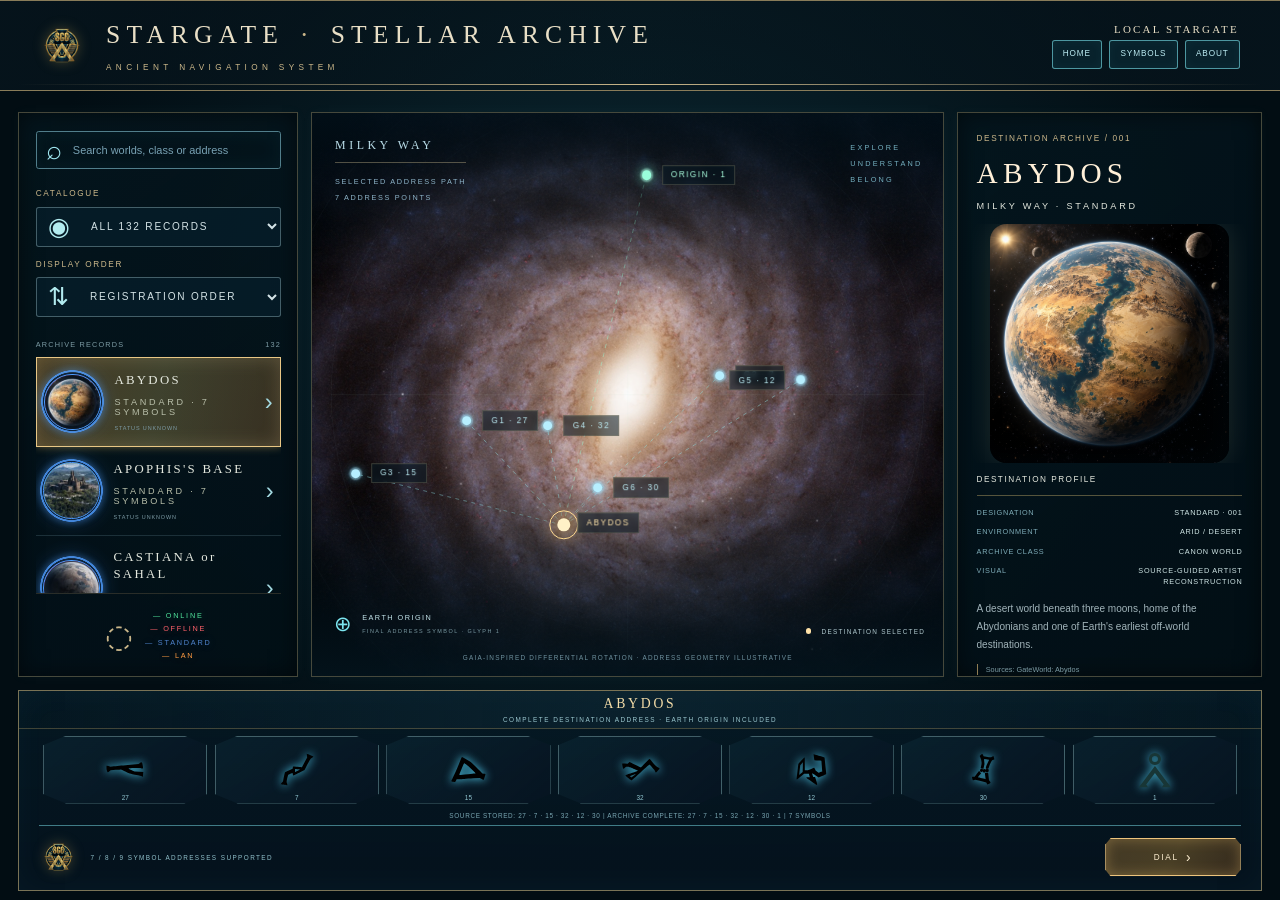
==== commit d279bf15: "Fix cached update handoff and release packaging" ====
--- a/payload/stellar-archive/index.html
+++ b/payload/stellar-archive/index.html
@@ -1,6 +1,6 @@
 <!doctype html>
 <html lang="en">
-<head><meta charset="utf-8"><meta name="viewport" content="width=device-width, initial-scale=1"><title>Stellar Archive · Ancient Navigation</title><link rel="stylesheet" href="style.css?v=sg1-universal-1.5.39-local-progress-1"><link rel="stylesheet" href="artwork.css"></head>
+<head><meta charset="utf-8"><meta name="viewport" content="width=device-width, initial-scale=1"><title>Stellar Archive · Ancient Navigation</title><link rel="stylesheet" href="style.css?v=sg1-universal-1.5.40-local-progress-1"><link rel="stylesheet" href="artwork.css"></head>
 <body>
 <div id="archive-viewport"><div id="archive-shell">
 <svg class="definitions" aria-hidden="true"><defs><filter id="glow"><feGaussianBlur stdDeviation="2.4"/></filter></defs></svg>
@@ -14,8 +14,8 @@
 </main>
 <section class="address-console" aria-label="Destination address"><div class="console-title"><strong id="console-destination-name">ABYDOS</strong><small>COMPLETE DESTINATION ADDRESS · EARTH ORIGIN INCLUDED</small></div><div class="console-body"><div class="seal"><img src="assets/sgc-emblem-stellar-v1.png" alt=""><small>7 / 8 / 9 <br> SYMBOL <br> ADDRESSES <br> SUPPORTED</small></div><div class="glyph-area"><div class="glyphs" id="glyphs"></div><p class="numeric-address" id="numeric-address"></p></div><div class="selection"><a id="select-address" href="#">DIAL <span>›</span></a></div></div></section>
 </div></div>
-<dialog id="details"><button id="close-dialog" aria-label="Close dialog">×</button><span class="eyebrow">ANCIENT STELLAR ARCHIVE · INSTALLED VERSION 1.5.39</span><h2 id="dialog-title"></h2><p id="dialog-copy"></p><div id="dialog-maintenance" class="dialog-maintenance" hidden><div class="addon-manager-heading"><h3>MATELV-X SOFTWARE MAINTENANCE</h3><div class="addon-manager-actions"><button id="update-all-addons" type="button" hidden>UPDATE ALL</button><button id="refresh-addons" type="button">REFRESH</button></div></div><details class="maintenance-fold" open><summary>INSTALLED MATELV-X SOFTWARE <span id="installed-addon-count"></span></summary><div class="maintenance-fold-body"><article class="addon-row archive-row"><div class="addon-row-head"><div><span class="addon-row-name">STELLAR ARCHIVE</span><div id="maintenance-status" class="addon-row-meta" aria-live="polite">Installed version 1.5.39 · Check for updates or restore the pre-install pages.</div></div></div><div class="dialog-actions"><button id="check-archive-update" type="button">CHECK FOR UPDATES</button><button id="uninstall-archive" type="button" class="danger">UNINSTALL</button></div></article><p id="addon-manager-status" aria-live="polite">Detecting installed Matelv-x add-ons…</p><div id="addon-list" class="addon-list"></div></div></details><details class="maintenance-fold"><summary>AVAILABLE MATELV-X ADD-ONS <span id="available-addon-count"></span></summary><div class="maintenance-fold-body"><p class="addon-install-note">Open the information link for a Matelv-x add-on before installation. INSTALL remains locked until its repository has been reviewed.</p><div id="available-addon-list" class="addon-list"></div></div></details></div><div id="dialog-links" class="dialog-links" hidden></div><div id="addon-progress-overlay" class="addon-progress-overlay" hidden role="dialog" aria-modal="true" aria-labelledby="addon-progress-title"><section class="addon-progress-card"><span id="addon-progress-eyebrow" class="eyebrow">MATELV-X ADD-ON MAINTENANCE</span><h2 id="addon-progress-title">PREPARING</h2><p id="addon-progress-name"></p><div id="addon-install-options" class="addon-install-options" hidden></div><progress id="addon-progress-bar" class="addon-progress-track" max="100" value="5">5%</progress><ol class="addon-progress-steps"><li data-phase="download">DOWNLOAD</li><li data-phase="verify">VERIFY</li><li data-phase="install">INSTALL</li><li data-phase="complete">COMPLETE</li></ol><p id="addon-progress-status" aria-live="assertive">Preparing operation…</p><div class="addon-progress-actions"><button id="addon-progress-close" type="button" hidden>CLOSE</button><button id="addon-progress-restart" type="button" hidden>RESTART SERVICE</button></div></section></div></dialog>
+<dialog id="details"><button id="close-dialog" aria-label="Close dialog">×</button><span class="eyebrow">ANCIENT STELLAR ARCHIVE · INSTALLED VERSION 1.5.40</span><h2 id="dialog-title"></h2><p id="dialog-copy"></p><div id="dialog-maintenance" class="dialog-maintenance" hidden><div class="addon-manager-heading"><h3>MATELV-X SOFTWARE MAINTENANCE</h3><div class="addon-manager-actions"><button id="update-all-addons" type="button" hidden>UPDATE ALL</button><button id="refresh-addons" type="button">REFRESH</button></div></div><details class="maintenance-fold" open><summary>INSTALLED MATELV-X SOFTWARE <span id="installed-addon-count"></span></summary><div class="maintenance-fold-body"><article class="addon-row archive-row"><div class="addon-row-head"><div><span class="addon-row-name">STELLAR ARCHIVE</span><div id="maintenance-status" class="addon-row-meta" aria-live="polite">Installed version 1.5.40 · Check for updates or restore the pre-install pages.</div></div></div><div class="dialog-actions"><button id="check-archive-update" type="button">CHECK FOR UPDATES</button><button id="uninstall-archive" type="button" class="danger">UNINSTALL</button></div></article><p id="addon-manager-status" aria-live="polite">Detecting installed Matelv-x add-ons…</p><div id="addon-list" class="addon-list"></div></div></details><details class="maintenance-fold"><summary>AVAILABLE MATELV-X ADD-ONS <span id="available-addon-count"></span></summary><div class="maintenance-fold-body"><p class="addon-install-note">Open the information link for a Matelv-x add-on before installation. INSTALL remains locked until its repository has been reviewed.</p><div id="available-addon-list" class="addon-list"></div></div></details></div><div id="dialog-links" class="dialog-links" hidden></div><div id="addon-progress-overlay" class="addon-progress-overlay" hidden role="dialog" aria-modal="true" aria-labelledby="addon-progress-title"><section class="addon-progress-card"><span id="addon-progress-eyebrow" class="eyebrow">MATELV-X ADD-ON MAINTENANCE</span><h2 id="addon-progress-title">PREPARING</h2><p id="addon-progress-name"></p><div id="addon-install-options" class="addon-install-options" hidden></div><progress id="addon-progress-bar" class="addon-progress-track" max="100" value="5">5%</progress><ol class="addon-progress-steps"><li data-phase="download">DOWNLOAD</li><li data-phase="verify">VERIFY</li><li data-phase="install">INSTALL</li><li data-phase="complete">COMPLETE</li></ol><p id="addon-progress-status" aria-live="assertive">Preparing operation…</p><div class="addon-progress-actions"><button id="addon-progress-close" type="button" hidden>CLOSE</button><button id="addon-progress-restart" type="button" hidden>RESTART SERVICE</button></div></section></div></dialog>
 <dialog id="pending-destinations-dialog"><button id="close-pending-destinations" aria-label="Close dialog">×</button><span class="eyebrow">ARCHIVE IMAGE BUILDER · READ-ONLY DETECTION</span><h2>DESTINATIONS AWAITING REVIEW</h2><p>These live address-book entries are not an exact match for the packaged Archive. Export them for the Mac builder; nothing is added or published automatically.</p><div id="pending-destinations-list" class="pending-destinations-list"></div><div class="dialog-actions"><button id="download-pending-destinations" type="button">EXPORT FOR MAC BUILDER</button></div><p class="dialog-warning">The export contains names, categories and Stargate glyph sequences only. It never contains IP addresses or credentials.</p></dialog>
 <dialog id="system-action-confirm" class="system-action-confirm"><span class="eyebrow">STARGATE SYSTEM CONTROL</span><h2 id="system-action-title">CONFIRM ACTION</h2><p id="system-action-question"></p><div class="system-action-buttons"><button id="system-action-cancel" type="button">CANCEL</button><button id="system-action-approve" type="button" class="danger">CONFIRM</button></div></dialog>
-<script src="catalogue-loader.js?v=sg1-universal-1.5.39"></script>
+<script src="catalogue-loader.js?v=sg1-universal-1.5.40"></script>
 </body></html>
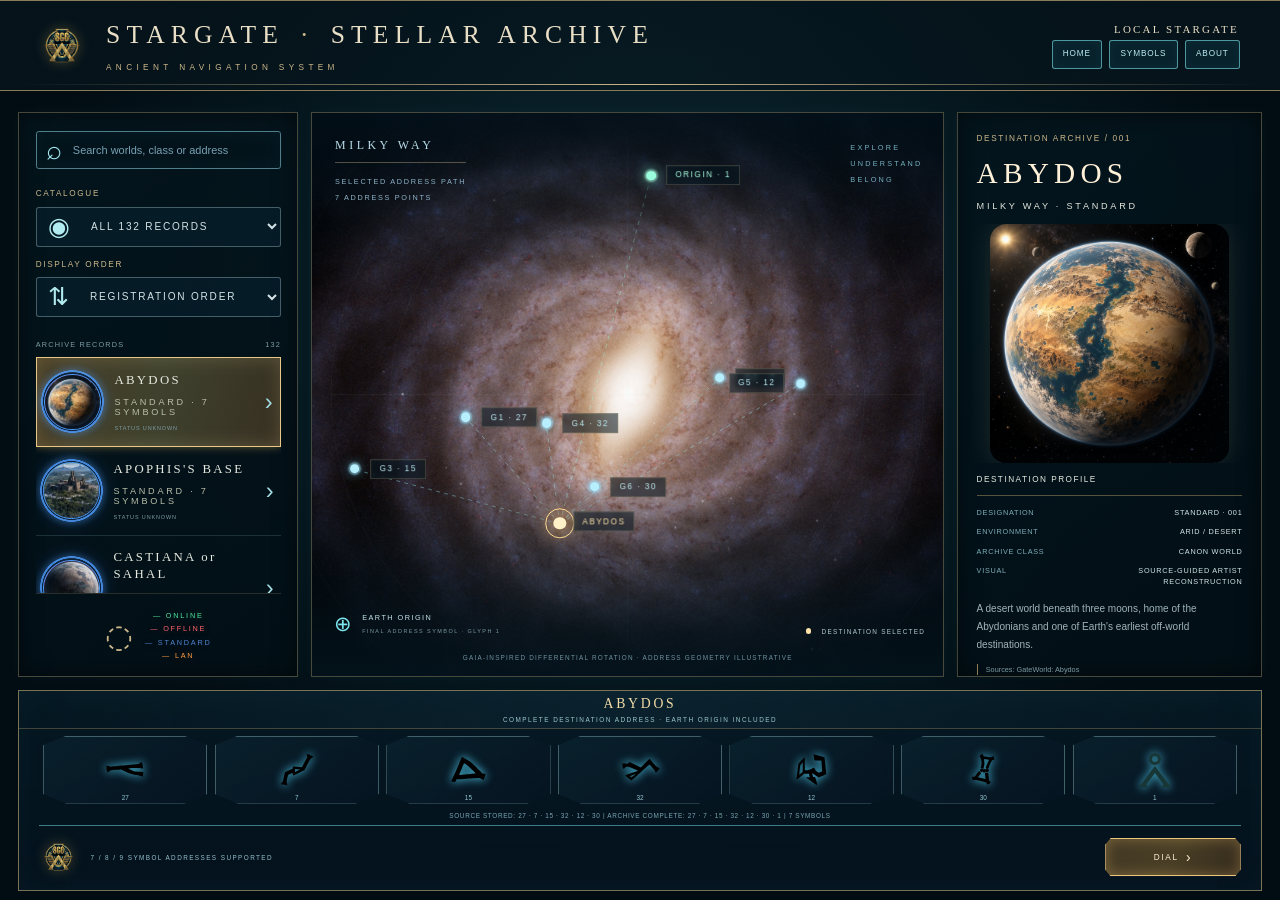
==== commit b5c908cb: "Reload fresh assets after successful updates" ====
--- a/payload/stellar-archive/index.html
+++ b/payload/stellar-archive/index.html
@@ -1,6 +1,6 @@
 <!doctype html>
 <html lang="en">
-<head><meta charset="utf-8"><meta name="viewport" content="width=device-width, initial-scale=1"><title>Stellar Archive · Ancient Navigation</title><link rel="stylesheet" href="style.css?v=sg1-universal-1.5.40-local-progress-1"><link rel="stylesheet" href="artwork.css"></head>
+<head><meta charset="utf-8"><meta name="viewport" content="width=device-width, initial-scale=1"><title>Stellar Archive · Ancient Navigation</title><link rel="stylesheet" href="style.css?v=sg1-universal-1.5.41-local-progress-1"><link rel="stylesheet" href="artwork.css"></head>
 <body>
 <div id="archive-viewport"><div id="archive-shell">
 <svg class="definitions" aria-hidden="true"><defs><filter id="glow"><feGaussianBlur stdDeviation="2.4"/></filter></defs></svg>
@@ -14,8 +14,8 @@
 </main>
 <section class="address-console" aria-label="Destination address"><div class="console-title"><strong id="console-destination-name">ABYDOS</strong><small>COMPLETE DESTINATION ADDRESS · EARTH ORIGIN INCLUDED</small></div><div class="console-body"><div class="seal"><img src="assets/sgc-emblem-stellar-v1.png" alt=""><small>7 / 8 / 9 <br> SYMBOL <br> ADDRESSES <br> SUPPORTED</small></div><div class="glyph-area"><div class="glyphs" id="glyphs"></div><p class="numeric-address" id="numeric-address"></p></div><div class="selection"><a id="select-address" href="#">DIAL <span>›</span></a></div></div></section>
 </div></div>
-<dialog id="details"><button id="close-dialog" aria-label="Close dialog">×</button><span class="eyebrow">ANCIENT STELLAR ARCHIVE · INSTALLED VERSION 1.5.40</span><h2 id="dialog-title"></h2><p id="dialog-copy"></p><div id="dialog-maintenance" class="dialog-maintenance" hidden><div class="addon-manager-heading"><h3>MATELV-X SOFTWARE MAINTENANCE</h3><div class="addon-manager-actions"><button id="update-all-addons" type="button" hidden>UPDATE ALL</button><button id="refresh-addons" type="button">REFRESH</button></div></div><details class="maintenance-fold" open><summary>INSTALLED MATELV-X SOFTWARE <span id="installed-addon-count"></span></summary><div class="maintenance-fold-body"><article class="addon-row archive-row"><div class="addon-row-head"><div><span class="addon-row-name">STELLAR ARCHIVE</span><div id="maintenance-status" class="addon-row-meta" aria-live="polite">Installed version 1.5.40 · Check for updates or restore the pre-install pages.</div></div></div><div class="dialog-actions"><button id="check-archive-update" type="button">CHECK FOR UPDATES</button><button id="uninstall-archive" type="button" class="danger">UNINSTALL</button></div></article><p id="addon-manager-status" aria-live="polite">Detecting installed Matelv-x add-ons…</p><div id="addon-list" class="addon-list"></div></div></details><details class="maintenance-fold"><summary>AVAILABLE MATELV-X ADD-ONS <span id="available-addon-count"></span></summary><div class="maintenance-fold-body"><p class="addon-install-note">Open the information link for a Matelv-x add-on before installation. INSTALL remains locked until its repository has been reviewed.</p><div id="available-addon-list" class="addon-list"></div></div></details></div><div id="dialog-links" class="dialog-links" hidden></div><div id="addon-progress-overlay" class="addon-progress-overlay" hidden role="dialog" aria-modal="true" aria-labelledby="addon-progress-title"><section class="addon-progress-card"><span id="addon-progress-eyebrow" class="eyebrow">MATELV-X ADD-ON MAINTENANCE</span><h2 id="addon-progress-title">PREPARING</h2><p id="addon-progress-name"></p><div id="addon-install-options" class="addon-install-options" hidden></div><progress id="addon-progress-bar" class="addon-progress-track" max="100" value="5">5%</progress><ol class="addon-progress-steps"><li data-phase="download">DOWNLOAD</li><li data-phase="verify">VERIFY</li><li data-phase="install">INSTALL</li><li data-phase="complete">COMPLETE</li></ol><p id="addon-progress-status" aria-live="assertive">Preparing operation…</p><div class="addon-progress-actions"><button id="addon-progress-close" type="button" hidden>CLOSE</button><button id="addon-progress-restart" type="button" hidden>RESTART SERVICE</button></div></section></div></dialog>
+<dialog id="details"><button id="close-dialog" aria-label="Close dialog">×</button><span class="eyebrow">ANCIENT STELLAR ARCHIVE · INSTALLED VERSION 1.5.41</span><h2 id="dialog-title"></h2><p id="dialog-copy"></p><div id="dialog-maintenance" class="dialog-maintenance" hidden><div class="addon-manager-heading"><h3>MATELV-X SOFTWARE MAINTENANCE</h3><div class="addon-manager-actions"><button id="update-all-addons" type="button" hidden>UPDATE ALL</button><button id="refresh-addons" type="button">REFRESH</button></div></div><details class="maintenance-fold" open><summary>INSTALLED MATELV-X SOFTWARE <span id="installed-addon-count"></span></summary><div class="maintenance-fold-body"><article class="addon-row archive-row"><div class="addon-row-head"><div><span class="addon-row-name">STELLAR ARCHIVE</span><div id="maintenance-status" class="addon-row-meta" aria-live="polite">Installed version 1.5.41 · Check for updates or restore the pre-install pages.</div></div></div><div class="dialog-actions"><button id="check-archive-update" type="button">CHECK FOR UPDATES</button><button id="uninstall-archive" type="button" class="danger">UNINSTALL</button></div></article><p id="addon-manager-status" aria-live="polite">Detecting installed Matelv-x add-ons…</p><div id="addon-list" class="addon-list"></div></div></details><details class="maintenance-fold"><summary>AVAILABLE MATELV-X ADD-ONS <span id="available-addon-count"></span></summary><div class="maintenance-fold-body"><p class="addon-install-note">Open the information link for a Matelv-x add-on before installation. INSTALL remains locked until its repository has been reviewed.</p><div id="available-addon-list" class="addon-list"></div></div></details></div><div id="dialog-links" class="dialog-links" hidden></div><div id="addon-progress-overlay" class="addon-progress-overlay" hidden role="dialog" aria-modal="true" aria-labelledby="addon-progress-title"><section class="addon-progress-card"><span id="addon-progress-eyebrow" class="eyebrow">MATELV-X ADD-ON MAINTENANCE</span><h2 id="addon-progress-title">PREPARING</h2><p id="addon-progress-name"></p><div id="addon-install-options" class="addon-install-options" hidden></div><progress id="addon-progress-bar" class="addon-progress-track" max="100" value="5">5%</progress><ol class="addon-progress-steps"><li data-phase="download">DOWNLOAD</li><li data-phase="verify">VERIFY</li><li data-phase="install">INSTALL</li><li data-phase="complete">COMPLETE</li></ol><p id="addon-progress-status" aria-live="assertive">Preparing operation…</p><div class="addon-progress-actions"><button id="addon-progress-close" type="button" hidden>CLOSE</button><button id="addon-progress-restart" type="button" hidden>RESTART SERVICE</button></div></section></div></dialog>
 <dialog id="pending-destinations-dialog"><button id="close-pending-destinations" aria-label="Close dialog">×</button><span class="eyebrow">ARCHIVE IMAGE BUILDER · READ-ONLY DETECTION</span><h2>DESTINATIONS AWAITING REVIEW</h2><p>These live address-book entries are not an exact match for the packaged Archive. Export them for the Mac builder; nothing is added or published automatically.</p><div id="pending-destinations-list" class="pending-destinations-list"></div><div class="dialog-actions"><button id="download-pending-destinations" type="button">EXPORT FOR MAC BUILDER</button></div><p class="dialog-warning">The export contains names, categories and Stargate glyph sequences only. It never contains IP addresses or credentials.</p></dialog>
 <dialog id="system-action-confirm" class="system-action-confirm"><span class="eyebrow">STARGATE SYSTEM CONTROL</span><h2 id="system-action-title">CONFIRM ACTION</h2><p id="system-action-question"></p><div class="system-action-buttons"><button id="system-action-cancel" type="button">CANCEL</button><button id="system-action-approve" type="button" class="danger">CONFIRM</button></div></dialog>
-<script src="catalogue-loader.js?v=sg1-universal-1.5.40"></script>
+<script src="catalogue-loader.js?v=sg1-universal-1.5.41"></script>
 </body></html>
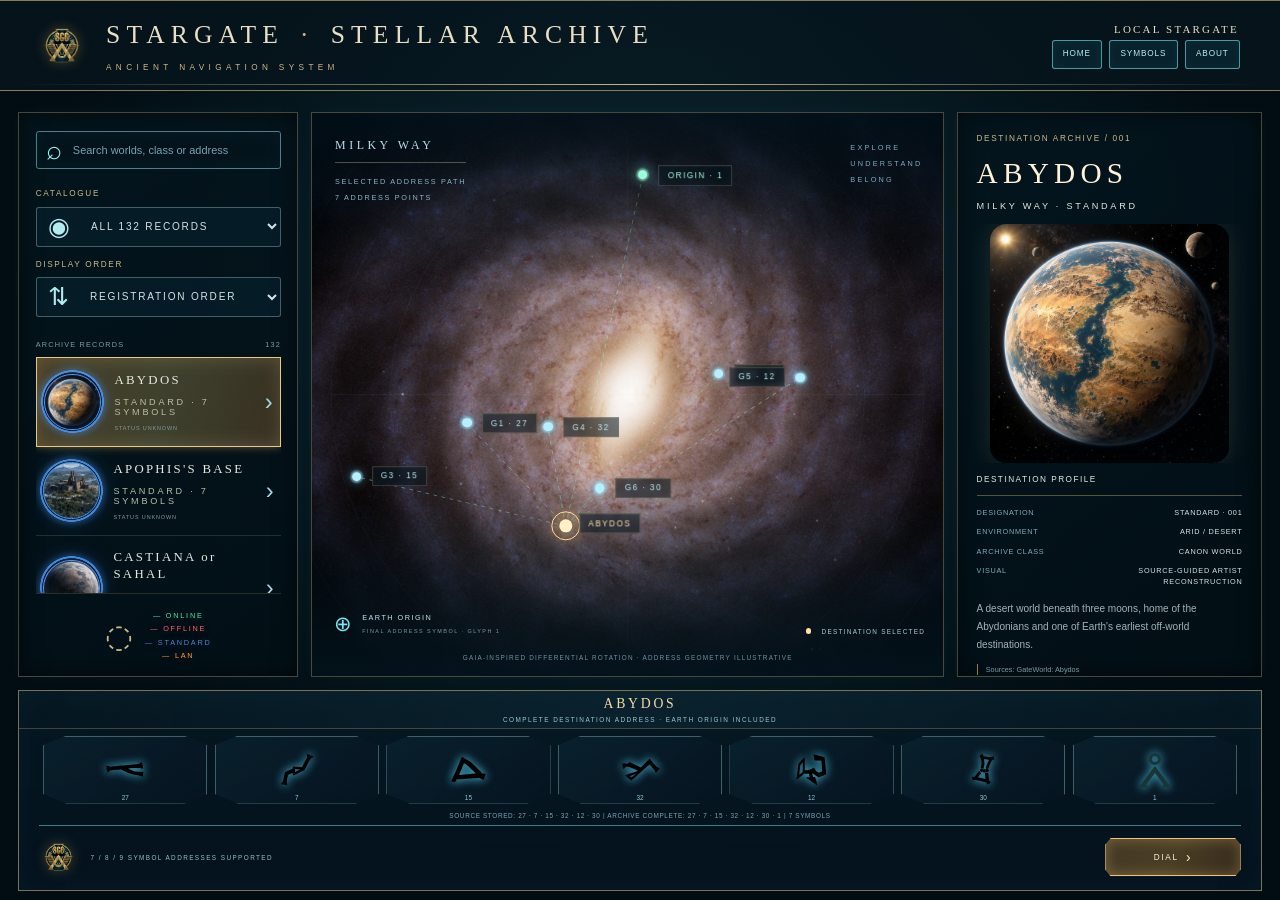
==== commit 1b7ae155: "Default Archive view to the local gate" ====
--- a/payload/stellar-archive/index.html
+++ b/payload/stellar-archive/index.html
@@ -1,6 +1,6 @@
 <!doctype html>
 <html lang="en">
-<head><meta charset="utf-8"><meta name="viewport" content="width=device-width, initial-scale=1"><title>Stellar Archive · Ancient Navigation</title><link rel="stylesheet" href="style.css?v=sg1-universal-1.5.41-local-progress-1"><link rel="stylesheet" href="artwork.css"></head>
+<head><meta charset="utf-8"><meta name="viewport" content="width=device-width, initial-scale=1"><title>Stellar Archive · Ancient Navigation</title><link rel="stylesheet" href="style.css?v=sg1-universal-1.5.42-local-progress-1"><link rel="stylesheet" href="artwork.css"></head>
 <body>
 <div id="archive-viewport"><div id="archive-shell">
 <svg class="definitions" aria-hidden="true"><defs><filter id="glow"><feGaussianBlur stdDeviation="2.4"/></filter></defs></svg>
@@ -14,8 +14,8 @@
 </main>
 <section class="address-console" aria-label="Destination address"><div class="console-title"><strong id="console-destination-name">ABYDOS</strong><small>COMPLETE DESTINATION ADDRESS · EARTH ORIGIN INCLUDED</small></div><div class="console-body"><div class="seal"><img src="assets/sgc-emblem-stellar-v1.png" alt=""><small>7 / 8 / 9 <br> SYMBOL <br> ADDRESSES <br> SUPPORTED</small></div><div class="glyph-area"><div class="glyphs" id="glyphs"></div><p class="numeric-address" id="numeric-address"></p></div><div class="selection"><a id="select-address" href="#">DIAL <span>›</span></a></div></div></section>
 </div></div>
-<dialog id="details"><button id="close-dialog" aria-label="Close dialog">×</button><span class="eyebrow">ANCIENT STELLAR ARCHIVE · INSTALLED VERSION 1.5.41</span><h2 id="dialog-title"></h2><p id="dialog-copy"></p><div id="dialog-maintenance" class="dialog-maintenance" hidden><div class="addon-manager-heading"><h3>MATELV-X SOFTWARE MAINTENANCE</h3><div class="addon-manager-actions"><button id="update-all-addons" type="button" hidden>UPDATE ALL</button><button id="refresh-addons" type="button">REFRESH</button></div></div><details class="maintenance-fold" open><summary>INSTALLED MATELV-X SOFTWARE <span id="installed-addon-count"></span></summary><div class="maintenance-fold-body"><article class="addon-row archive-row"><div class="addon-row-head"><div><span class="addon-row-name">STELLAR ARCHIVE</span><div id="maintenance-status" class="addon-row-meta" aria-live="polite">Installed version 1.5.41 · Check for updates or restore the pre-install pages.</div></div></div><div class="dialog-actions"><button id="check-archive-update" type="button">CHECK FOR UPDATES</button><button id="uninstall-archive" type="button" class="danger">UNINSTALL</button></div></article><p id="addon-manager-status" aria-live="polite">Detecting installed Matelv-x add-ons…</p><div id="addon-list" class="addon-list"></div></div></details><details class="maintenance-fold"><summary>AVAILABLE MATELV-X ADD-ONS <span id="available-addon-count"></span></summary><div class="maintenance-fold-body"><p class="addon-install-note">Open the information link for a Matelv-x add-on before installation. INSTALL remains locked until its repository has been reviewed.</p><div id="available-addon-list" class="addon-list"></div></div></details></div><div id="dialog-links" class="dialog-links" hidden></div><div id="addon-progress-overlay" class="addon-progress-overlay" hidden role="dialog" aria-modal="true" aria-labelledby="addon-progress-title"><section class="addon-progress-card"><span id="addon-progress-eyebrow" class="eyebrow">MATELV-X ADD-ON MAINTENANCE</span><h2 id="addon-progress-title">PREPARING</h2><p id="addon-progress-name"></p><div id="addon-install-options" class="addon-install-options" hidden></div><progress id="addon-progress-bar" class="addon-progress-track" max="100" value="5">5%</progress><ol class="addon-progress-steps"><li data-phase="download">DOWNLOAD</li><li data-phase="verify">VERIFY</li><li data-phase="install">INSTALL</li><li data-phase="complete">COMPLETE</li></ol><p id="addon-progress-status" aria-live="assertive">Preparing operation…</p><div class="addon-progress-actions"><button id="addon-progress-close" type="button" hidden>CLOSE</button><button id="addon-progress-restart" type="button" hidden>RESTART SERVICE</button></div></section></div></dialog>
+<dialog id="details"><button id="close-dialog" aria-label="Close dialog">×</button><span class="eyebrow">ANCIENT STELLAR ARCHIVE · INSTALLED VERSION 1.5.42</span><h2 id="dialog-title"></h2><p id="dialog-copy"></p><div id="dialog-maintenance" class="dialog-maintenance" hidden><div class="addon-manager-heading"><h3>MATELV-X SOFTWARE MAINTENANCE</h3><div class="addon-manager-actions"><button id="update-all-addons" type="button" hidden>UPDATE ALL</button><button id="refresh-addons" type="button">REFRESH</button></div></div><details class="maintenance-fold" open><summary>INSTALLED MATELV-X SOFTWARE <span id="installed-addon-count"></span></summary><div class="maintenance-fold-body"><article class="addon-row archive-row"><div class="addon-row-head"><div><span class="addon-row-name">STELLAR ARCHIVE</span><div id="maintenance-status" class="addon-row-meta" aria-live="polite">Installed version 1.5.42 · Check for updates or restore the pre-install pages.</div></div></div><div class="dialog-actions"><button id="check-archive-update" type="button">CHECK FOR UPDATES</button><button id="uninstall-archive" type="button" class="danger">UNINSTALL</button></div></article><p id="addon-manager-status" aria-live="polite">Detecting installed Matelv-x add-ons…</p><div id="addon-list" class="addon-list"></div></div></details><details class="maintenance-fold"><summary>AVAILABLE MATELV-X ADD-ONS <span id="available-addon-count"></span></summary><div class="maintenance-fold-body"><p class="addon-install-note">Open the information link for a Matelv-x add-on before installation. INSTALL remains locked until its repository has been reviewed.</p><div id="available-addon-list" class="addon-list"></div></div></details></div><div id="dialog-links" class="dialog-links" hidden></div><div id="addon-progress-overlay" class="addon-progress-overlay" hidden role="dialog" aria-modal="true" aria-labelledby="addon-progress-title"><section class="addon-progress-card"><span id="addon-progress-eyebrow" class="eyebrow">MATELV-X ADD-ON MAINTENANCE</span><h2 id="addon-progress-title">PREPARING</h2><p id="addon-progress-name"></p><div id="addon-install-options" class="addon-install-options" hidden></div><progress id="addon-progress-bar" class="addon-progress-track" max="100" value="5">5%</progress><ol class="addon-progress-steps"><li data-phase="download">DOWNLOAD</li><li data-phase="verify">VERIFY</li><li data-phase="install">INSTALL</li><li data-phase="complete">COMPLETE</li></ol><p id="addon-progress-status" aria-live="assertive">Preparing operation…</p><div class="addon-progress-actions"><button id="addon-progress-close" type="button" hidden>CLOSE</button><button id="addon-progress-restart" type="button" hidden>RESTART SERVICE</button></div></section></div></dialog>
 <dialog id="pending-destinations-dialog"><button id="close-pending-destinations" aria-label="Close dialog">×</button><span class="eyebrow">ARCHIVE IMAGE BUILDER · READ-ONLY DETECTION</span><h2>DESTINATIONS AWAITING REVIEW</h2><p>These live address-book entries are not an exact match for the packaged Archive. Export them for the Mac builder; nothing is added or published automatically.</p><div id="pending-destinations-list" class="pending-destinations-list"></div><div class="dialog-actions"><button id="download-pending-destinations" type="button">EXPORT FOR MAC BUILDER</button></div><p class="dialog-warning">The export contains names, categories and Stargate glyph sequences only. It never contains IP addresses or credentials.</p></dialog>
 <dialog id="system-action-confirm" class="system-action-confirm"><span class="eyebrow">STARGATE SYSTEM CONTROL</span><h2 id="system-action-title">CONFIRM ACTION</h2><p id="system-action-question"></p><div class="system-action-buttons"><button id="system-action-cancel" type="button">CANCEL</button><button id="system-action-approve" type="button" class="danger">CONFIRM</button></div></dialog>
-<script src="catalogue-loader.js?v=sg1-universal-1.5.41"></script>
+<script src="catalogue-loader.js?v=sg1-universal-1.5.42"></script>
 </body></html>
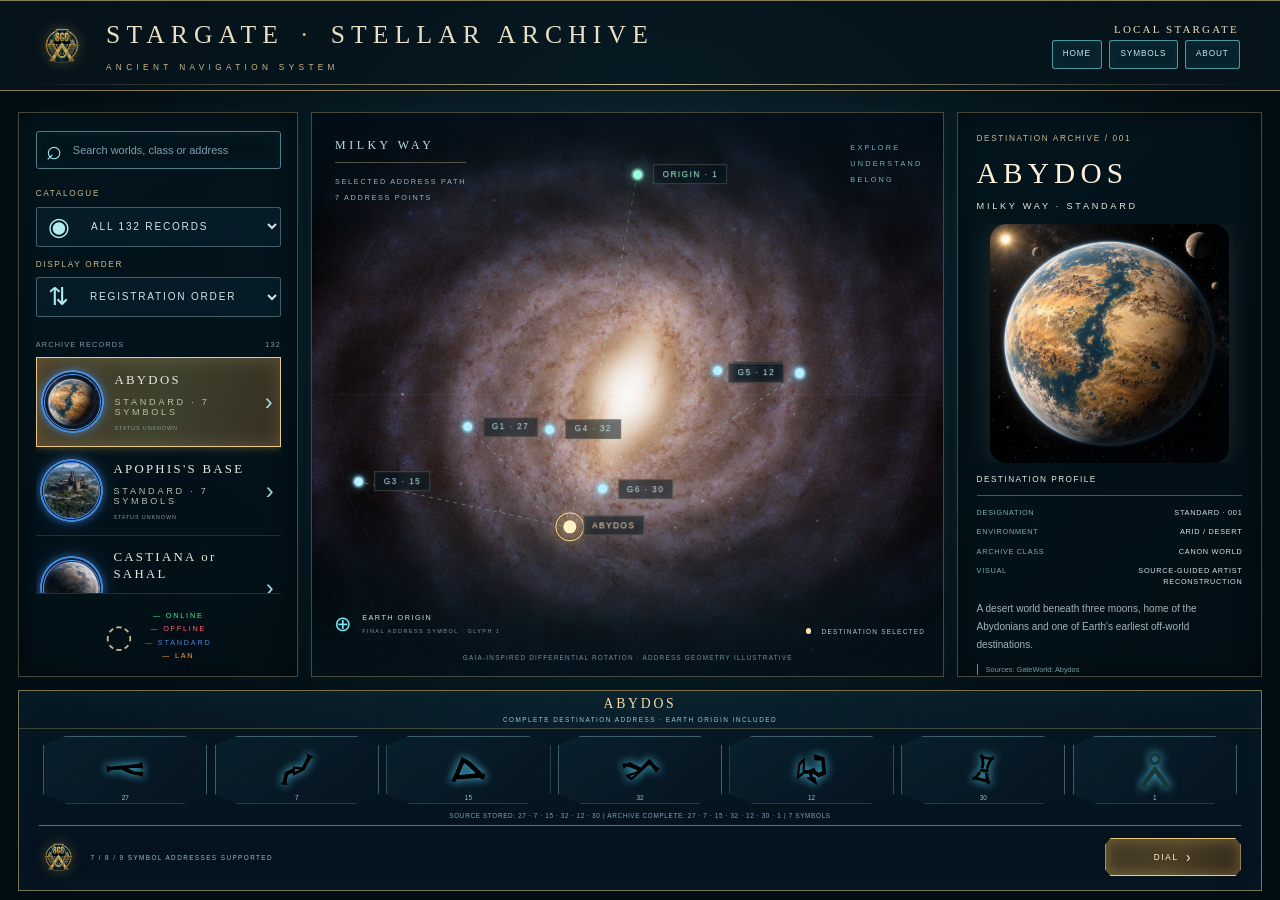
==== commit 2ed1c3eb: "Add live restart and reboot monitor to Stellar Archive" ====
--- a/payload/stellar-archive/index.html
+++ b/payload/stellar-archive/index.html
@@ -1,6 +1,6 @@
 <!doctype html>
 <html lang="en">
-<head><meta charset="utf-8"><meta name="viewport" content="width=device-width, initial-scale=1"><title>Stellar Archive · Ancient Navigation</title><link rel="stylesheet" href="style.css?v=sg1-universal-1.5.42-local-progress-1"><link rel="stylesheet" href="artwork.css"></head>
+<head><meta charset="utf-8"><meta name="viewport" content="width=device-width, initial-scale=1"><title>Stellar Archive · Ancient Navigation</title><link rel="stylesheet" href="style.css?v=sg1-universal-1.5.43-system-progress-5"><link rel="stylesheet" href="artwork.css"></head>
 <body>
 <div id="archive-viewport"><div id="archive-shell">
 <svg class="definitions" aria-hidden="true"><defs><filter id="glow"><feGaussianBlur stdDeviation="2.4"/></filter></defs></svg>
@@ -14,8 +14,20 @@
 </main>
 <section class="address-console" aria-label="Destination address"><div class="console-title"><strong id="console-destination-name">ABYDOS</strong><small>COMPLETE DESTINATION ADDRESS · EARTH ORIGIN INCLUDED</small></div><div class="console-body"><div class="seal"><img src="assets/sgc-emblem-stellar-v1.png" alt=""><small>7 / 8 / 9 <br> SYMBOL <br> ADDRESSES <br> SUPPORTED</small></div><div class="glyph-area"><div class="glyphs" id="glyphs"></div><p class="numeric-address" id="numeric-address"></p></div><div class="selection"><a id="select-address" href="#">DIAL <span>›</span></a></div></div></section>
 </div></div>
-<dialog id="details"><button id="close-dialog" aria-label="Close dialog">×</button><span class="eyebrow">ANCIENT STELLAR ARCHIVE · INSTALLED VERSION 1.5.42</span><h2 id="dialog-title"></h2><p id="dialog-copy"></p><div id="dialog-maintenance" class="dialog-maintenance" hidden><div class="addon-manager-heading"><h3>MATELV-X SOFTWARE MAINTENANCE</h3><div class="addon-manager-actions"><button id="update-all-addons" type="button" hidden>UPDATE ALL</button><button id="refresh-addons" type="button">REFRESH</button></div></div><details class="maintenance-fold" open><summary>INSTALLED MATELV-X SOFTWARE <span id="installed-addon-count"></span></summary><div class="maintenance-fold-body"><article class="addon-row archive-row"><div class="addon-row-head"><div><span class="addon-row-name">STELLAR ARCHIVE</span><div id="maintenance-status" class="addon-row-meta" aria-live="polite">Installed version 1.5.42 · Check for updates or restore the pre-install pages.</div></div></div><div class="dialog-actions"><button id="check-archive-update" type="button">CHECK FOR UPDATES</button><button id="uninstall-archive" type="button" class="danger">UNINSTALL</button></div></article><p id="addon-manager-status" aria-live="polite">Detecting installed Matelv-x add-ons…</p><div id="addon-list" class="addon-list"></div></div></details><details class="maintenance-fold"><summary>AVAILABLE MATELV-X ADD-ONS <span id="available-addon-count"></span></summary><div class="maintenance-fold-body"><p class="addon-install-note">Open the information link for a Matelv-x add-on before installation. INSTALL remains locked until its repository has been reviewed.</p><div id="available-addon-list" class="addon-list"></div></div></details></div><div id="dialog-links" class="dialog-links" hidden></div><div id="addon-progress-overlay" class="addon-progress-overlay" hidden role="dialog" aria-modal="true" aria-labelledby="addon-progress-title"><section class="addon-progress-card"><span id="addon-progress-eyebrow" class="eyebrow">MATELV-X ADD-ON MAINTENANCE</span><h2 id="addon-progress-title">PREPARING</h2><p id="addon-progress-name"></p><div id="addon-install-options" class="addon-install-options" hidden></div><progress id="addon-progress-bar" class="addon-progress-track" max="100" value="5">5%</progress><ol class="addon-progress-steps"><li data-phase="download">DOWNLOAD</li><li data-phase="verify">VERIFY</li><li data-phase="install">INSTALL</li><li data-phase="complete">COMPLETE</li></ol><p id="addon-progress-status" aria-live="assertive">Preparing operation…</p><div class="addon-progress-actions"><button id="addon-progress-close" type="button" hidden>CLOSE</button><button id="addon-progress-restart" type="button" hidden>RESTART SERVICE</button></div></section></div></dialog>
+<dialog id="details"><button id="close-dialog" aria-label="Close dialog">×</button><span class="eyebrow">ANCIENT STELLAR ARCHIVE · INSTALLED VERSION 1.5.43</span><h2 id="dialog-title"></h2><p id="dialog-copy"></p><div id="dialog-maintenance" class="dialog-maintenance" hidden><div class="addon-manager-heading"><h3>MATELV-X SOFTWARE MAINTENANCE</h3><div class="addon-manager-actions"><button id="update-all-addons" type="button" hidden>UPDATE ALL</button><button id="refresh-addons" type="button">REFRESH</button></div></div><details class="maintenance-fold" open><summary>INSTALLED MATELV-X SOFTWARE <span id="installed-addon-count"></span></summary><div class="maintenance-fold-body"><article class="addon-row archive-row"><div class="addon-row-head"><div><span class="addon-row-name">STELLAR ARCHIVE</span><div id="maintenance-status" class="addon-row-meta" aria-live="polite">Installed version 1.5.43 · Check for updates or restore the pre-install pages.</div></div></div><div class="dialog-actions"><button id="check-archive-update" type="button">CHECK FOR UPDATES</button><button id="uninstall-archive" type="button" class="danger">UNINSTALL</button></div></article><p id="addon-manager-status" aria-live="polite">Detecting installed Matelv-x add-ons…</p><div id="addon-list" class="addon-list"></div></div></details><details class="maintenance-fold"><summary>AVAILABLE MATELV-X ADD-ONS <span id="available-addon-count"></span></summary><div class="maintenance-fold-body"><p class="addon-install-note">Open the information link for a Matelv-x add-on before installation. INSTALL remains locked until its repository has been reviewed.</p><div id="available-addon-list" class="addon-list"></div></div></details></div><div id="dialog-links" class="dialog-links" hidden></div><div id="addon-progress-overlay" class="addon-progress-overlay" hidden role="dialog" aria-modal="true" aria-labelledby="addon-progress-title"><section class="addon-progress-card"><span id="addon-progress-eyebrow" class="eyebrow">MATELV-X ADD-ON MAINTENANCE</span><h2 id="addon-progress-title">PREPARING</h2><p id="addon-progress-name"></p><div id="addon-install-options" class="addon-install-options" hidden></div><progress id="addon-progress-bar" class="addon-progress-track" max="100" value="5">5%</progress><ol class="addon-progress-steps"><li data-phase="download">DOWNLOAD</li><li data-phase="verify">VERIFY</li><li data-phase="install">INSTALL</li><li data-phase="complete">COMPLETE</li></ol><p id="addon-progress-status" aria-live="assertive">Preparing operation…</p><div class="addon-progress-actions"><button id="addon-progress-close" type="button" hidden>CLOSE</button><button id="addon-progress-restart" type="button" hidden>RESTART SERVICE</button></div></section></div></dialog>
 <dialog id="pending-destinations-dialog"><button id="close-pending-destinations" aria-label="Close dialog">×</button><span class="eyebrow">ARCHIVE IMAGE BUILDER · READ-ONLY DETECTION</span><h2>DESTINATIONS AWAITING REVIEW</h2><p>These live address-book entries are not an exact match for the packaged Archive. Export them for the Mac builder; nothing is added or published automatically.</p><div id="pending-destinations-list" class="pending-destinations-list"></div><div class="dialog-actions"><button id="download-pending-destinations" type="button">EXPORT FOR MAC BUILDER</button></div><p class="dialog-warning">The export contains names, categories and Stargate glyph sequences only. It never contains IP addresses or credentials.</p></dialog>
 <dialog id="system-action-confirm" class="system-action-confirm"><span class="eyebrow">STARGATE SYSTEM CONTROL</span><h2 id="system-action-title">CONFIRM ACTION</h2><p id="system-action-question"></p><div class="system-action-buttons"><button id="system-action-cancel" type="button">CANCEL</button><button id="system-action-approve" type="button" class="danger">CONFIRM</button></div></dialog>
-<script src="catalogue-loader.js?v=sg1-universal-1.5.42"></script>
+<dialog id="system-action-progress" class="system-action-progress" aria-labelledby="system-progress-title">
+ <header class="system-progress-heading">
+  <span class="eyebrow">STARGATE SYSTEM CONTROL</span>
+  <h2 id="system-progress-title"></h2>
+ </header>
+ <div class="system-progress-gate" aria-hidden="true">
+  <div class="system-progress-horizon"></div>
+  <div class="system-progress-chevrons"><i></i><i></i><i></i><i></i><i></i><i></i><i></i><i></i><i></i></div>
+ </div>
+ <p id="system-progress-message" role="status" aria-live="polite" aria-atomic="true"></p>
+ <div class="system-action-buttons"><button id="system-progress-close" type="button" hidden>CLOSE</button></div>
+</dialog>
+<script src="catalogue-loader.js?v=sg1-universal-1.5.43-system-progress-5"></script>
 </body></html>
--- a/payload/stellar-archive/style.css
+++ b/payload/stellar-archive/style.css
@@ -188,6 +188,52 @@
 .system-action-buttons button{border:1px solid #4d9aae;background:#071d27;color:#c9edf2;padding:10px 15px;font-size:9px;letter-spacing:.12em;cursor:pointer}
 .system-action-buttons button:hover{border-color:#73d5e8;color:#fff}
 .system-action-buttons button.danger{border-color:#a65a5f;color:#ffb9bc}
+.system-action-progress{
+ box-sizing:border-box;width:min(460px,calc(100vw - 28px));max-height:calc(100vh - 24px);
+ padding:clamp(16px,4vw,28px);overflow:auto;text-align:center
+}
+.system-progress-heading h2{margin:10px 0 18px;font-size:clamp(15px,4vw,21px);letter-spacing:.11em}
+.system-progress-gate{
+ display:none;position:relative;width:min(300px,68vw,42vh);aspect-ratio:1;margin:0 auto;
+ isolation:isolate;filter:drop-shadow(0 10px 16px #010910aa)
+}
+.system-progress-gate[data-art="fan113"]{display:block}
+.system-progress-horizon{
+ position:absolute;inset:19.3%;border-radius:50%;overflow:hidden;background:#04131d
+}
+.system-progress-chevrons{position:absolute;inset:0}
+.system-progress-chevrons i{
+ position:absolute;inset:0;transform:rotate(var(--angle));pointer-events:none
+}
+.system-progress-chevrons i:nth-child(1){--angle:40deg}
+.system-progress-chevrons i:nth-child(2){--angle:80deg}
+.system-progress-chevrons i:nth-child(3){--angle:120deg}
+.system-progress-chevrons i:nth-child(4){--angle:160deg}
+.system-progress-chevrons i:nth-child(5){--angle:200deg}
+.system-progress-chevrons i:nth-child(6){--angle:240deg}
+.system-progress-chevrons i:nth-child(7){--angle:280deg}
+.system-progress-chevrons i:nth-child(8){--angle:320deg}
+.system-progress-chevrons i:nth-child(9){--angle:0deg}
+.system-gate-ring-layer,.system-gate-chevron-layer{position:absolute;display:block;pointer-events:none}
+.system-gate-ring-layer{inset:0;width:100%;height:100%}
+.system-gate-base-layer{clip-path:circle(43.9% at 50% 50%)}
+.system-gate-chevron-layer.cover-off,.system-gate-chevron-layer.cover-on{
+ left:48.291%;top:6.494%;width:3.418%;height:4.053%
+}
+.system-gate-chevron-layer.v-off,.system-gate-chevron-layer.v-on{
+ left:45.898%;top:7.813%;width:8.203%;height:6.445%
+}
+.system-gate-chevron-layer.cover-on,.system-gate-chevron-layer.v-on{visibility:hidden}
+.is-lit .system-gate-chevron-layer.cover-on,.is-lit .system-gate-chevron-layer.v-on{visibility:visible}
+.is-lit .system-gate-chevron-layer.cover-off,.is-lit .system-gate-chevron-layer.v-off{visibility:hidden}
+.system-progress-horizon img{width:100%;height:100%;object-fit:cover;visibility:hidden;display:block}
+.system-action-progress[data-state="complete"] .system-progress-horizon img{visibility:visible}
+@media(prefers-reduced-motion:reduce){
+ .system-action-progress[data-state="complete"] .system-progress-horizon img{visibility:hidden}
+}
+#system-progress-message{min-height:2.8em;margin:18px 0 0;line-height:1.4}
+.system-action-progress[data-state="failed"] #system-progress-message{color:#ffb9bc}
+.system-action-progress .system-action-buttons{margin-top:8px}
 .dialog-maintenance{margin:18px 0;padding:14px;border:1px solid #31515c;background:#04131c99}
 .dialog-maintenance h3{margin:0 0 8px;color:var(--gold);font-size:9px;letter-spacing:.18em}
 .dialog-maintenance p{margin:0;color:#9fc4ce;font-size:11px;line-height:1.5}
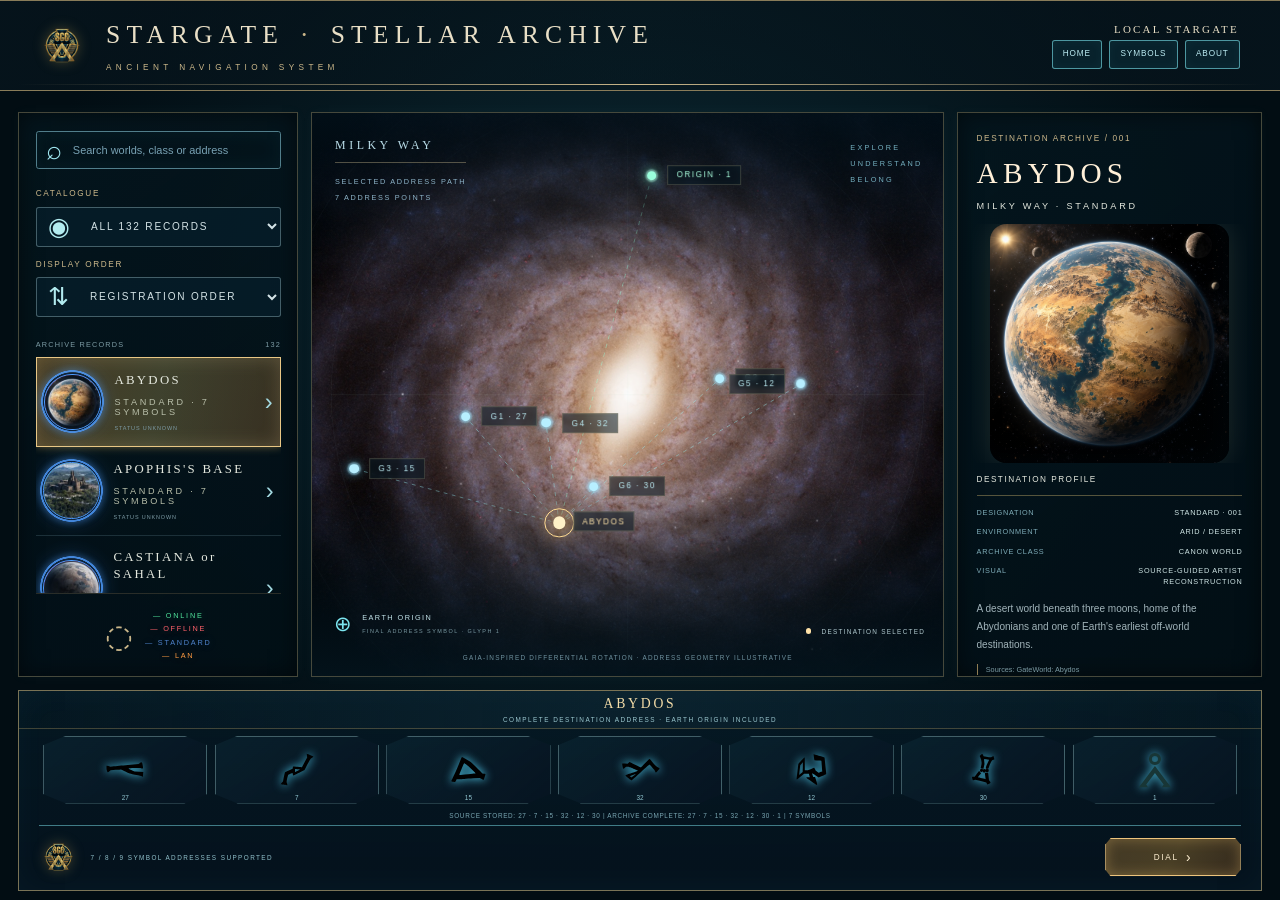
==== commit f4a75c0e: "Bundle restart and reboot graphics in Stellar Archive 1.5.44" ====
--- a/payload/stellar-archive/index.html
+++ b/payload/stellar-archive/index.html
@@ -1,6 +1,6 @@
 <!doctype html>
 <html lang="en">
-<head><meta charset="utf-8"><meta name="viewport" content="width=device-width, initial-scale=1"><title>Stellar Archive · Ancient Navigation</title><link rel="stylesheet" href="style.css?v=sg1-universal-1.5.43-system-progress-5"><link rel="stylesheet" href="artwork.css"></head>
+<head><meta charset="utf-8"><meta name="viewport" content="width=device-width, initial-scale=1"><title>Stellar Archive · Ancient Navigation</title><link rel="stylesheet" href="style.css?v=sg1-universal-1.5.44-system-progress-7"><link rel="stylesheet" href="artwork.css"></head>
 <body>
 <div id="archive-viewport"><div id="archive-shell">
 <svg class="definitions" aria-hidden="true"><defs><filter id="glow"><feGaussianBlur stdDeviation="2.4"/></filter></defs></svg>
@@ -14,7 +14,7 @@
 </main>
 <section class="address-console" aria-label="Destination address"><div class="console-title"><strong id="console-destination-name">ABYDOS</strong><small>COMPLETE DESTINATION ADDRESS · EARTH ORIGIN INCLUDED</small></div><div class="console-body"><div class="seal"><img src="assets/sgc-emblem-stellar-v1.png" alt=""><small>7 / 8 / 9 <br> SYMBOL <br> ADDRESSES <br> SUPPORTED</small></div><div class="glyph-area"><div class="glyphs" id="glyphs"></div><p class="numeric-address" id="numeric-address"></p></div><div class="selection"><a id="select-address" href="#">DIAL <span>›</span></a></div></div></section>
 </div></div>
-<dialog id="details"><button id="close-dialog" aria-label="Close dialog">×</button><span class="eyebrow">ANCIENT STELLAR ARCHIVE · INSTALLED VERSION 1.5.43</span><h2 id="dialog-title"></h2><p id="dialog-copy"></p><div id="dialog-maintenance" class="dialog-maintenance" hidden><div class="addon-manager-heading"><h3>MATELV-X SOFTWARE MAINTENANCE</h3><div class="addon-manager-actions"><button id="update-all-addons" type="button" hidden>UPDATE ALL</button><button id="refresh-addons" type="button">REFRESH</button></div></div><details class="maintenance-fold" open><summary>INSTALLED MATELV-X SOFTWARE <span id="installed-addon-count"></span></summary><div class="maintenance-fold-body"><article class="addon-row archive-row"><div class="addon-row-head"><div><span class="addon-row-name">STELLAR ARCHIVE</span><div id="maintenance-status" class="addon-row-meta" aria-live="polite">Installed version 1.5.43 · Check for updates or restore the pre-install pages.</div></div></div><div class="dialog-actions"><button id="check-archive-update" type="button">CHECK FOR UPDATES</button><button id="uninstall-archive" type="button" class="danger">UNINSTALL</button></div></article><p id="addon-manager-status" aria-live="polite">Detecting installed Matelv-x add-ons…</p><div id="addon-list" class="addon-list"></div></div></details><details class="maintenance-fold"><summary>AVAILABLE MATELV-X ADD-ONS <span id="available-addon-count"></span></summary><div class="maintenance-fold-body"><p class="addon-install-note">Open the information link for a Matelv-x add-on before installation. INSTALL remains locked until its repository has been reviewed.</p><div id="available-addon-list" class="addon-list"></div></div></details></div><div id="dialog-links" class="dialog-links" hidden></div><div id="addon-progress-overlay" class="addon-progress-overlay" hidden role="dialog" aria-modal="true" aria-labelledby="addon-progress-title"><section class="addon-progress-card"><span id="addon-progress-eyebrow" class="eyebrow">MATELV-X ADD-ON MAINTENANCE</span><h2 id="addon-progress-title">PREPARING</h2><p id="addon-progress-name"></p><div id="addon-install-options" class="addon-install-options" hidden></div><progress id="addon-progress-bar" class="addon-progress-track" max="100" value="5">5%</progress><ol class="addon-progress-steps"><li data-phase="download">DOWNLOAD</li><li data-phase="verify">VERIFY</li><li data-phase="install">INSTALL</li><li data-phase="complete">COMPLETE</li></ol><p id="addon-progress-status" aria-live="assertive">Preparing operation…</p><div class="addon-progress-actions"><button id="addon-progress-close" type="button" hidden>CLOSE</button><button id="addon-progress-restart" type="button" hidden>RESTART SERVICE</button></div></section></div></dialog>
+<dialog id="details"><button id="close-dialog" aria-label="Close dialog">×</button><span class="eyebrow">ANCIENT STELLAR ARCHIVE · INSTALLED VERSION 1.5.44</span><h2 id="dialog-title"></h2><p id="dialog-copy"></p><div id="dialog-maintenance" class="dialog-maintenance" hidden><div class="addon-manager-heading"><h3>MATELV-X SOFTWARE MAINTENANCE</h3><div class="addon-manager-actions"><button id="update-all-addons" type="button" hidden>UPDATE ALL</button><button id="refresh-addons" type="button">REFRESH</button></div></div><details class="maintenance-fold" open><summary>INSTALLED MATELV-X SOFTWARE <span id="installed-addon-count"></span></summary><div class="maintenance-fold-body"><article class="addon-row archive-row"><div class="addon-row-head"><div><span class="addon-row-name">STELLAR ARCHIVE</span><div id="maintenance-status" class="addon-row-meta" aria-live="polite">Installed version 1.5.44 · Check for updates or restore the pre-install pages.</div></div></div><div class="dialog-actions"><button id="check-archive-update" type="button">CHECK FOR UPDATES</button><button id="uninstall-archive" type="button" class="danger">UNINSTALL</button></div></article><p id="addon-manager-status" aria-live="polite">Detecting installed Matelv-x add-ons…</p><div id="addon-list" class="addon-list"></div></div></details><details class="maintenance-fold"><summary>AVAILABLE MATELV-X ADD-ONS <span id="available-addon-count"></span></summary><div class="maintenance-fold-body"><p class="addon-install-note">Open the information link for a Matelv-x add-on before installation. INSTALL remains locked until its repository has been reviewed.</p><div id="available-addon-list" class="addon-list"></div></div></details></div><div id="dialog-links" class="dialog-links" hidden></div><div id="addon-progress-overlay" class="addon-progress-overlay" hidden role="dialog" aria-modal="true" aria-labelledby="addon-progress-title"><section class="addon-progress-card"><span id="addon-progress-eyebrow" class="eyebrow">MATELV-X ADD-ON MAINTENANCE</span><h2 id="addon-progress-title">PREPARING</h2><p id="addon-progress-name"></p><div id="addon-install-options" class="addon-install-options" hidden></div><progress id="addon-progress-bar" class="addon-progress-track" max="100" value="5">5%</progress><ol class="addon-progress-steps"><li data-phase="download">DOWNLOAD</li><li data-phase="verify">VERIFY</li><li data-phase="install">INSTALL</li><li data-phase="complete">COMPLETE</li></ol><p id="addon-progress-status" aria-live="assertive">Preparing operation…</p><div class="addon-progress-actions"><button id="addon-progress-close" type="button" hidden>CLOSE</button><button id="addon-progress-restart" type="button" hidden>RESTART SERVICE</button></div></section></div></dialog>
 <dialog id="pending-destinations-dialog"><button id="close-pending-destinations" aria-label="Close dialog">×</button><span class="eyebrow">ARCHIVE IMAGE BUILDER · READ-ONLY DETECTION</span><h2>DESTINATIONS AWAITING REVIEW</h2><p>These live address-book entries are not an exact match for the packaged Archive. Export them for the Mac builder; nothing is added or published automatically.</p><div id="pending-destinations-list" class="pending-destinations-list"></div><div class="dialog-actions"><button id="download-pending-destinations" type="button">EXPORT FOR MAC BUILDER</button></div><p class="dialog-warning">The export contains names, categories and Stargate glyph sequences only. It never contains IP addresses or credentials.</p></dialog>
 <dialog id="system-action-confirm" class="system-action-confirm"><span class="eyebrow">STARGATE SYSTEM CONTROL</span><h2 id="system-action-title">CONFIRM ACTION</h2><p id="system-action-question"></p><div class="system-action-buttons"><button id="system-action-cancel" type="button">CANCEL</button><button id="system-action-approve" type="button" class="danger">CONFIRM</button></div></dialog>
 <dialog id="system-action-progress" class="system-action-progress" aria-labelledby="system-progress-title">
@@ -29,5 +29,5 @@
  <p id="system-progress-message" role="status" aria-live="polite" aria-atomic="true"></p>
  <div class="system-action-buttons"><button id="system-progress-close" type="button" hidden>CLOSE</button></div>
 </dialog>
-<script src="catalogue-loader.js?v=sg1-universal-1.5.43-system-progress-5"></script>
+<script src="catalogue-loader.js?v=sg1-universal-1.5.44-system-progress-7"></script>
 </body></html>
--- a/payload/stellar-archive/style.css
+++ b/payload/stellar-archive/style.css
@@ -197,7 +197,7 @@
  display:none;position:relative;width:min(300px,68vw,42vh);aspect-ratio:1;margin:0 auto;
  isolation:isolate;filter:drop-shadow(0 10px 16px #010910aa)
 }
-.system-progress-gate[data-art="fan113"]{display:block}
+.system-progress-gate[data-art="ready"]{display:block}
 .system-progress-horizon{
  position:absolute;inset:19.3%;border-radius:50%;overflow:hidden;background:#04131d
 }
@@ -214,9 +214,10 @@
 .system-progress-chevrons i:nth-child(7){--angle:280deg}
 .system-progress-chevrons i:nth-child(8){--angle:320deg}
 .system-progress-chevrons i:nth-child(9){--angle:0deg}
-.system-gate-ring-layer,.system-gate-chevron-layer{position:absolute;display:block;pointer-events:none}
+.system-gate-ring-layer,.system-gate-chevron-layer{
+ position:absolute;display:block;pointer-events:none
+}
 .system-gate-ring-layer{inset:0;width:100%;height:100%}
-.system-gate-base-layer{clip-path:circle(43.9% at 50% 50%)}
 .system-gate-chevron-layer.cover-off,.system-gate-chevron-layer.cover-on{
  left:48.291%;top:6.494%;width:3.418%;height:4.053%
 }
